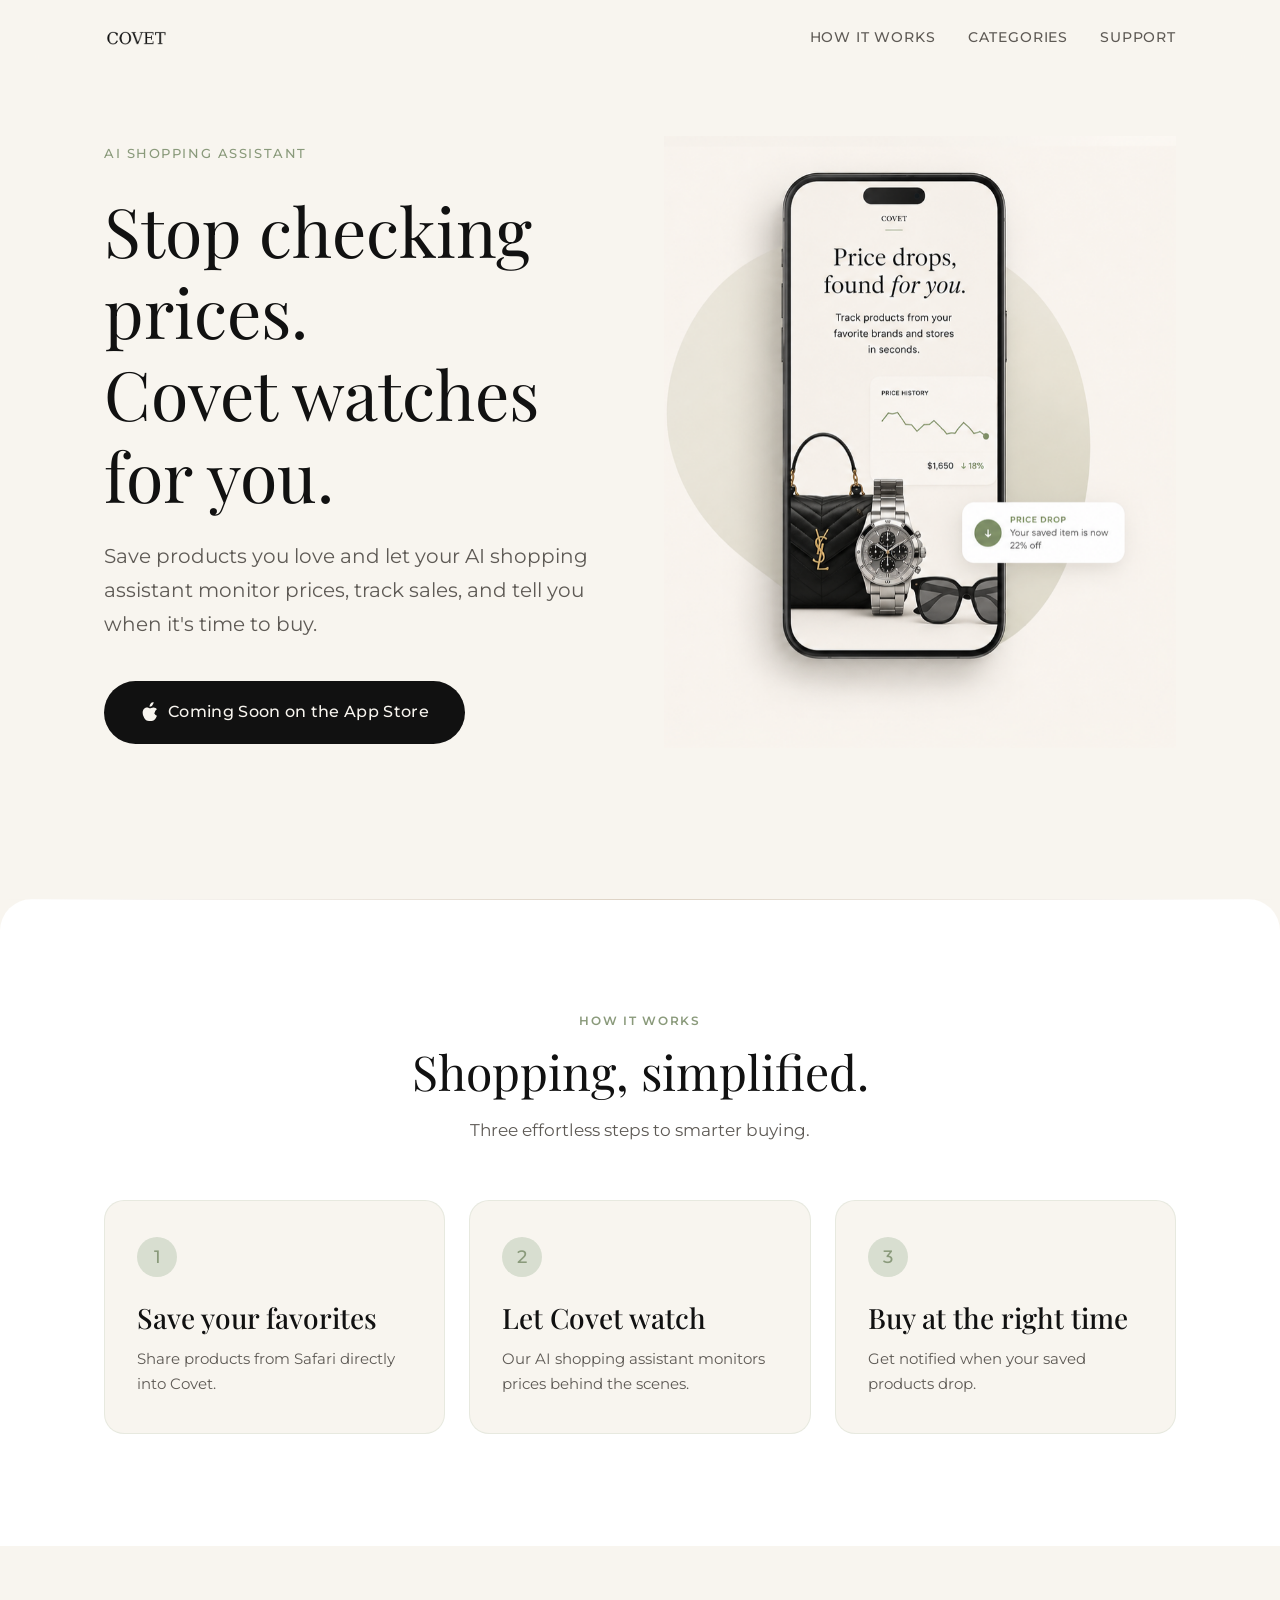
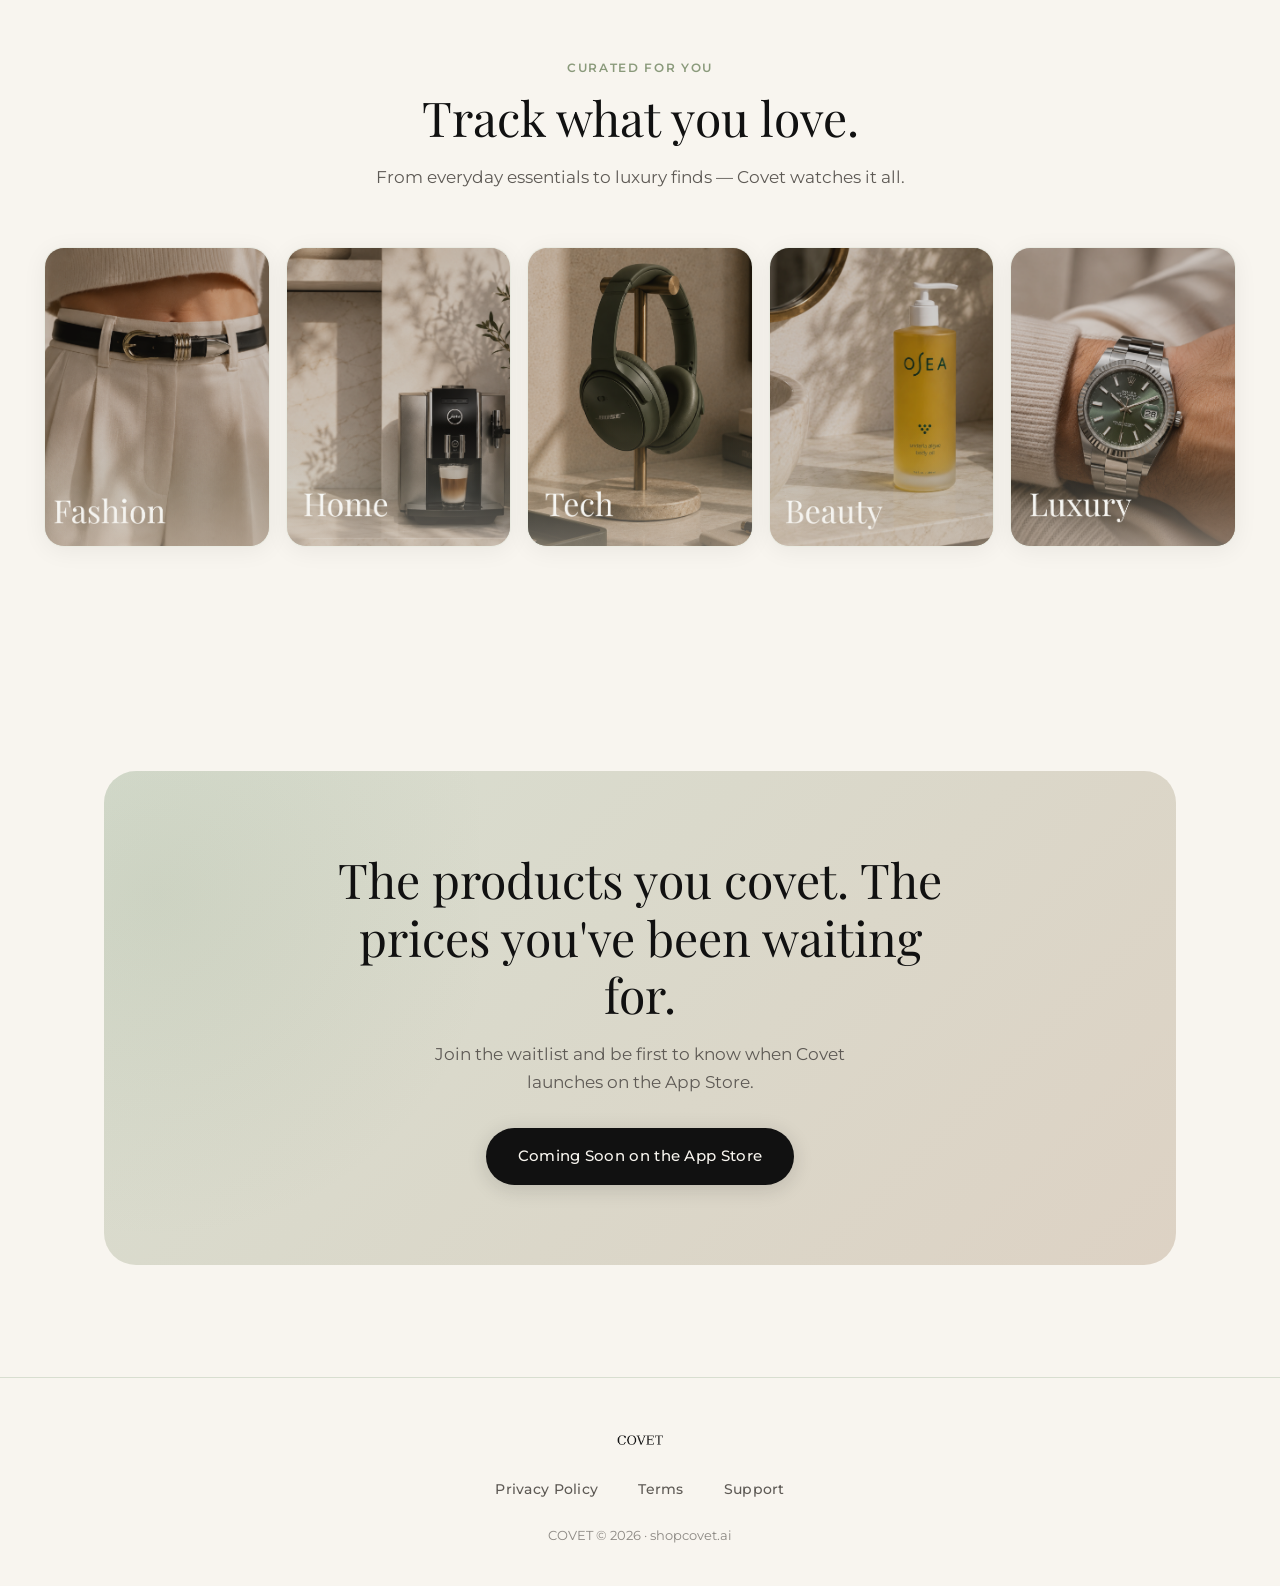
==== index.html @ a07a8d31 "Initial Covet website launch" ====
<!DOCTYPE html>
<html lang="en">
<head>
  <meta charset="UTF-8">
  <meta name="viewport" content="width=device-width, initial-scale=1.0">
  <meta name="description" content="Covet is an AI-powered shopping assistant that watches prices for you. Save products you love and buy at the perfect time.">
  <title>COVET — Your AI Shopping Assistant</title>
  <link rel="stylesheet" href="styles.css">
  <link rel="icon" href="data:image/svg+xml,<svg xmlns='http://www.w3.org/2000/svg' viewBox='0 0 100 100'><text y='.9em' font-size='90'>✦</text></svg>">
</head>
<body>

  <header class="site-header" id="header">
    <div class="container">
      <a href="index.html" class="logo"><img src="COVET LOGO/1.png" alt="Covet" class="logo-img"></a>
      <nav>
        <button class="nav-toggle" id="navToggle" aria-label="Toggle navigation" aria-expanded="false">
          <svg xmlns="http://www.w3.org/2000/svg" fill="none" viewBox="0 0 24 24" stroke="currentColor" stroke-width="1.5">
            <path stroke-linecap="round" stroke-linejoin="round" d="M3.75 6.75h16.5M3.75 12h16.5M3.75 17.25h16.5"/>
          </svg>
        </button>
        <div class="nav-links" id="navLinks">
          <a href="#how-it-works">How It Works</a>
          <a href="#categories">Categories</a>
          <a href="support.html">Support</a>
        </div>
      </nav>
    </div>
  </header>

  <main>
    <!-- Hero -->
    <section class="hero">
      <div class="container">
        <div class="hero-content">
          <span class="hero-eyebrow animate">AI SHOPPING ASSISTANT</span>
          <h1 class="animate animate-delay-1">Stop checking prices.<br>Covet watches for you.</h1>
          <p class="hero-sub animate animate-delay-2">Save products you love and let your AI shopping assistant monitor prices, track sales, and tell you when it's time to buy.</p>
          <a href="#" class="btn btn-apple animate animate-delay-3" aria-label="Coming Soon on the App Store">
            <svg xmlns="http://www.w3.org/2000/svg" viewBox="0 0 384 512"><path d="M318.7 268.7c-.2-36.7 16.4-64.4 50-84.8-18.8-26.9-47.2-41.7-84.7-44.6-35.5-2.8-74.3 20.7-88.5 20.7-15 0-49.4-19.7-76.4-19.7C63.3 141.2 4 184.8 4 273.5q0 39.3 14.4 81.2c12.8 36.7 59 126.7 107.2 125.2 25-3.9 43.7 7.4 68.8 7.4 24.3 0 44.1-7.4 68.8-7.4 48.1 1.5 94.3-88.5 107-125.2-39.7-18.7-62.5-47.2-71.3-78.6zM256.8 79.5c29.1-35.1 25.7-66.8 25-78.5-24.8 1.4-53.6 16.5-70.9 35.6-18.9 20.8-33.5 54.3-29.3 86.2 31.1 2.4 62.9-19.4 75.2-43.3z"/></svg>
            Coming Soon on the App Store
          </a>
        </div>

        <div class="hero-visual">
          <img
            src="Hero Image Mock up/Hero Visual.png"
            alt="Covet app on iPhone showing price drops, price history, and saved luxury products"
            class="hero-mockup-image animate animate-delay-1"
            width="798"
            height="953"
            loading="eager"
          >
        </div>
      </div>
    </section>

    <!-- How It Works -->
    <section class="how-it-works" id="how-it-works">
      <div class="container">
        <div class="section-header">
          <span class="section-label">How It Works</span>
          <h2>Shopping, simplified.</h2>
          <p>Three effortless steps to smarter buying.</p>
        </div>

        <div class="steps-grid">
          <article class="step-card">
            <div class="step-number">1</div>
            <h3>Save your favorites</h3>
            <p>Share products from Safari directly into Covet.</p>
          </article>
          <article class="step-card">
            <div class="step-number">2</div>
            <h3>Let Covet watch</h3>
            <p>Our AI shopping assistant monitors prices behind the scenes.</p>
          </article>
          <article class="step-card">
            <div class="step-number">3</div>
            <h3>Buy at the right time</h3>
            <p>Get notified when your saved products drop.</p>
          </article>
        </div>
      </div>
    </section>

    <!-- Featured Categories -->
    <section id="categories">
      <div class="container">
        <div class="section-header">
          <span class="section-label">Curated For You</span>
          <h2>Track what you love.</h2>
          <p>From everyday essentials to luxury finds — Covet watches it all.</p>
        </div>

        <div class="categories-scroll">
          <div class="categories-grid">
          <article class="category-card">
            <div class="category-card-media">
              <img src="Products curated for you/Fashion.png" alt="Fashion" loading="lazy">
              <div class="category-card-shade" aria-hidden="true"></div>
            </div>
          </article>
          <article class="category-card">
            <div class="category-card-media">
              <img src="Products curated for you/Home.png" alt="Home" loading="lazy">
              <div class="category-card-shade" aria-hidden="true"></div>
            </div>
          </article>
          <article class="category-card">
            <div class="category-card-media">
              <img src="Products curated for you/Tech.png" alt="Tech" loading="lazy">
              <div class="category-card-shade" aria-hidden="true"></div>
            </div>
          </article>
          <article class="category-card">
            <div class="category-card-media">
              <img src="Products curated for you/Beauty.png" alt="Beauty" loading="lazy">
              <div class="category-card-shade" aria-hidden="true"></div>
            </div>
          </article>
          <article class="category-card">
            <div class="category-card-media">
              <img src="Products curated for you/Luxury.png" alt="Luxury" loading="lazy">
              <div class="category-card-shade" aria-hidden="true"></div>
            </div>
          </article>
          </div>
        </div>
      </div>
    </section>

    <!-- Final CTA -->
    <section class="final-cta">
      <div class="container">
        <div class="final-cta-inner">
          <h2>The products you covet. The prices you've been waiting for.</h2>
          <p>Join the waitlist and be first to know when Covet launches on the App Store.</p>
          <a href="#" class="btn btn-primary" aria-label="Coming Soon on the App Store">
            Coming Soon on the App Store
          </a>
        </div>
      </div>
    </section>
  </main>

  <footer class="site-footer">
    <div class="container">
      <div class="footer-inner">
        <a href="index.html" class="footer-brand"><img src="COVET LOGO/1.png" alt="Covet" class="logo-img logo-img--footer"></a>
        <nav class="footer-links">
          <a href="privacy.html">Privacy Policy</a>
          <a href="terms.html">Terms</a>
          <a href="support.html">Support</a>
        </nav>
        <p class="footer-copy">COVET &copy; 2026 &middot; shopcovet.ai</p>
      </div>
    </div>
  </footer>

  <script>
    const header = document.getElementById('header');
    const navToggle = document.getElementById('navToggle');
    const navLinks = document.getElementById('navLinks');

    window.addEventListener('scroll', () => {
      header.classList.toggle('scrolled', window.scrollY > 20);
    });

    navToggle.addEventListener('click', () => {
      const isOpen = navLinks.classList.toggle('open');
      navToggle.setAttribute('aria-expanded', isOpen);
    });

    navLinks.querySelectorAll('a').forEach(link => {
      link.addEventListener('click', () => {
        navLinks.classList.remove('open');
        navToggle.setAttribute('aria-expanded', 'false');
      });
    });
  </script>

</body>
</html>
---- styles.css ----
/* ============================================
   Covet — Luxury Editorial Marketing Site
   ============================================ */

@import url('https://fonts.googleapis.com/css2?family=Montserrat:wght@400;500;600&family=Playfair+Display:wght@400;500;600&display=swap');

/* --- Custom Properties --- */
:root {
  --bg-ivory: #F8F5EF;
  --text-primary: #111111;
  --text-secondary: #5E5A55;
  --sage: #8A9A7B;
  --sage-soft: #D8DED0;
  --beige-warm: #DDD2C4;
  --white: #FFFFFF;

  --font-display: 'Playfair Display', Georgia, 'Times New Roman', serif;
  --font-body: 'Montserrat', -apple-system, BlinkMacSystemFont, 'Segoe UI', sans-serif;

  --radius-sm: 12px;
  --radius-md: 20px;
  --radius-lg: 32px;
  --radius-full: 9999px;

  --shadow-soft: 0 4px 24px rgba(17, 17, 17, 0.06);
  --shadow-card: 0 8px 40px rgba(17, 17, 17, 0.08);

  --transition: 0.4s cubic-bezier(0.25, 0.46, 0.45, 0.94);
  --max-width: 1120px;
}

/* --- Reset & Base --- */
*,
*::before,
*::after {
  box-sizing: border-box;
  margin: 0;
  padding: 0;
}

html {
  scroll-behavior: smooth;
  -webkit-font-smoothing: antialiased;
  -moz-osx-font-smoothing: grayscale;
}

body {
  font-family: var(--font-body);
  font-weight: 400;
  font-size: 1rem;
  line-height: 1.65;
  color: var(--text-primary);
  background-color: var(--bg-ivory);
  overflow-x: hidden;
}

img {
  max-width: 100%;
  display: block;
}

a {
  color: inherit;
  text-decoration: none;
  transition: color var(--transition), opacity var(--transition);
}

a:hover {
  color: var(--sage);
}

ul, ol {
  list-style: none;
}

/* --- Typography --- */
h1, h2, h3, h4 {
  font-family: var(--font-display);
  font-weight: 400;
  line-height: 1.2;
  letter-spacing: 0;
}

h1 {
  font-size: clamp(2.5rem, 6vw, 4.25rem);
}

h2 {
  font-size: clamp(2rem, 4.5vw, 3rem);
}

h3 {
  font-size: clamp(1.35rem, 2.5vw, 1.75rem);
  font-weight: 500;
}

p {
  color: var(--text-secondary);
}

.text-primary {
  color: var(--text-primary);
}

/* --- Layout --- */
.container {
  width: 100%;
  max-width: var(--max-width);
  margin: 0 auto;
  padding: 0 1.5rem;
}

section {
  padding: clamp(4rem, 10vw, 7rem) 0;
}

/* --- Animations --- */
@keyframes fadeUp {
  from {
    opacity: 0;
    transform: translateY(28px);
  }
  to {
    opacity: 1;
    transform: translateY(0);
  }
}

@keyframes fadeIn {
  from { opacity: 0; }
  to { opacity: 1; }
}

@keyframes shimmer {
  0%, 100% { opacity: 0.4; }
  50% { opacity: 0.7; }
}

.animate {
  animation: fadeUp 0.9s cubic-bezier(0.25, 0.46, 0.45, 0.94) forwards;
  opacity: 0;
}

.animate-delay-1 { animation-delay: 0.1s; }
.animate-delay-2 { animation-delay: 0.2s; }
.animate-delay-3 { animation-delay: 0.35s; }
.animate-delay-4 { animation-delay: 0.5s; }
.animate-delay-5 { animation-delay: 0.65s; }

/* --- Header --- */
.site-header {
  position: fixed;
  top: 0;
  left: 0;
  right: 0;
  z-index: 100;
  padding: 1.25rem 0;
  background: rgba(248, 245, 239, 0.85);
  backdrop-filter: blur(16px);
  -webkit-backdrop-filter: blur(16px);
  border-bottom: 1px solid transparent;
  transition: border-color var(--transition), box-shadow var(--transition);
}

.site-header.scrolled {
  border-bottom-color: rgba(216, 222, 208, 0.6);
  box-shadow: var(--shadow-soft);
}

.site-header .container {
  display: flex;
  align-items: center;
  justify-content: space-between;
}

.logo {
  display: inline-flex;
  align-items: center;
  line-height: 0;
  flex-shrink: 0;
}

.logo:hover {
  opacity: 0.75;
}

.logo-img {
  height: 36px;
  width: auto;
  max-width: 100%;
  display: block;
  object-fit: contain;
}

.logo-img--footer {
  height: 28px;
}

.nav-links {
  display: flex;
  align-items: center;
  gap: 2rem;
}

.nav-links a {
  font-family: var(--font-body);
  font-size: 0.875rem;
  font-weight: 500;
  letter-spacing: 0.06em;
  text-transform: uppercase;
  color: var(--text-secondary);
}

.nav-links a:hover {
  color: var(--text-primary);
}

.nav-toggle {
  display: none;
  background: none;
  border: none;
  cursor: pointer;
  padding: 0.5rem;
  color: var(--text-primary);
}

.nav-toggle svg {
  width: 24px;
  height: 24px;
}

/* --- Buttons --- */
.btn {
  display: inline-flex;
  align-items: center;
  justify-content: center;
  gap: 0.5rem;
  padding: 1rem 2rem;
  font-family: var(--font-body);
  font-size: 0.9375rem;
  font-weight: 500;
  letter-spacing: 0.02em;
  border: none;
  border-radius: var(--radius-full);
  cursor: pointer;
  transition: transform var(--transition), box-shadow var(--transition), background var(--transition);
}

.btn-primary {
  background: var(--text-primary);
  color: var(--bg-ivory);
  box-shadow: 0 4px 20px rgba(17, 17, 17, 0.15);
}

.btn-primary:hover {
  transform: translateY(-2px);
  box-shadow: 0 8px 32px rgba(17, 17, 17, 0.2);
  color: var(--bg-ivory);
}

.btn-secondary {
  background: var(--sage-soft);
  color: var(--text-primary);
}

.btn-secondary:hover {
  background: var(--beige-warm);
  color: var(--text-primary);
  transform: translateY(-2px);
}

.btn-apple {
  background: var(--text-primary);
  color: var(--bg-ivory);
  padding: 1.125rem 2.25rem;
  font-size: 1rem;
}

.btn-apple svg {
  width: 20px;
  height: 20px;
  fill: currentColor;
}

/* --- Hero --- */
.hero {
  min-height: 100vh;
  display: flex;
  align-items: center;
  padding-top: 6rem;
  position: relative;
  overflow: hidden;
}

.hero::before {
  display: none;
}

.hero::after {
  content: '';
  position: absolute;
  bottom: 0;
  left: 0;
  right: 0;
  height: 1px;
  background: linear-gradient(90deg, transparent, var(--beige-warm), transparent);
}

.hero .container {
  display: grid;
  grid-template-columns: 1fr 1fr;
  align-items: center;
  gap: 3rem;
}

.hero-content {
  position: relative;
  z-index: 1;
  max-width: 560px;
}

.hero-eyebrow {
  display: inline-block;
  font-family: var(--font-body);
  font-size: 0.8125rem;
  font-weight: 500;
  letter-spacing: 0.12em;
  text-transform: uppercase;
  color: var(--sage);
  margin-bottom: 1.5rem;
}

.hero h1 {
  margin-bottom: 1.5rem;
}

.hero-sub {
  font-size: clamp(1.05rem, 2vw, 1.25rem);
  line-height: 1.7;
  max-width: 540px;
  margin-bottom: 2.5rem;
}

/* --- Hero Visual (Reference Mockup) --- */
.hero-visual {
  position: relative;
  z-index: 1;
  display: flex;
  justify-content: center;
  align-items: center;
  width: 100%;
  max-width: 620px;
  margin-left: auto;
}

.hero-mockup-image {
  width: 100%;
  max-width: 600px;
  height: auto;
  display: block;
  object-fit: contain;
}

/* --- Section Headers --- */
.section-header {
  text-align: center;
  max-width: 560px;
  margin: 0 auto 3.5rem;
}

.section-header h2 {
  margin-bottom: 1rem;
}

.section-header p {
  font-size: 1.0625rem;
}

.section-label {
  display: block;
  font-family: var(--font-body);
  font-size: 0.75rem;
  font-weight: 600;
  letter-spacing: 0.14em;
  text-transform: uppercase;
  color: var(--sage);
  margin-bottom: 0.75rem;
}

/* --- How It Works --- */
.how-it-works {
  background: var(--white);
  border-radius: var(--radius-lg) var(--radius-lg) 0 0;
  margin-top: -1px;
}

.steps-grid {
  display: grid;
  grid-template-columns: repeat(3, 1fr);
  gap: 1.5rem;
}

.step-card {
  background: var(--bg-ivory);
  border-radius: var(--radius-md);
  padding: 2.25rem 2rem;
  transition: transform var(--transition), box-shadow var(--transition);
  border: 1px solid rgba(216, 222, 208, 0.5);
}

.step-card:hover {
  transform: translateY(-6px);
  box-shadow: var(--shadow-card);
}

.step-number {
  display: flex;
  align-items: center;
  justify-content: center;
  width: 2.5rem;
  height: 2.5rem;
  background: var(--sage-soft);
  color: var(--sage);
  font-family: var(--font-body);
  font-size: 1.125rem;
  font-weight: 500;
  border-radius: var(--radius-full);
  margin-bottom: 1.5rem;
}

.step-card h3 {
  font-family: var(--font-display);
  font-weight: 500;
  margin-bottom: 0.75rem;
  color: var(--text-primary);
}

.step-card p {
  font-size: 0.9375rem;
  line-height: 1.65;
}

/* --- Curated Category Cards --- */
#categories .container {
  max-width: 1240px;
}

.categories-grid {
  display: grid;
  grid-template-columns: repeat(5, 1fr);
  gap: 1rem;
}

.category-card {
  border-radius: var(--radius-md);
  overflow: hidden;
  background: var(--bg-ivory);
  box-shadow: var(--shadow-soft);
  border: 1px solid rgba(216, 222, 208, 0.45);
  transition: transform var(--transition), box-shadow var(--transition);
}

.category-card:hover {
  transform: translateY(-4px);
  box-shadow: var(--shadow-card);
}

.category-card-media {
  position: relative;
  aspect-ratio: 3 / 4;
  overflow: hidden;
  background: var(--bg-ivory);
}

.category-card-media img {
  width: 100%;
  height: 100%;
  object-fit: cover;
  object-position: center center;
  display: block;
}

.category-card-shade {
  position: absolute;
  inset: 0;
  background: linear-gradient(
    to top,
    rgba(221, 210, 196, 0.45) 0%,
    rgba(216, 222, 208, 0.18) 18%,
    transparent 42%
  );
  pointer-events: none;
}

/* --- Final CTA --- */
.final-cta {
  text-align: center;
  position: relative;
}

.final-cta-inner {
  background: linear-gradient(135deg, var(--sage-soft) 0%, var(--beige-warm) 100%);
  border-radius: var(--radius-lg);
  padding: clamp(3rem, 8vw, 5rem) 2rem;
  position: relative;
  overflow: hidden;
}

.final-cta-inner::before {
  content: '';
  position: absolute;
  top: -50%;
  left: -25%;
  width: 60%;
  height: 150%;
  background: radial-gradient(circle, rgba(138, 154, 123, 0.15) 0%, transparent 70%);
  pointer-events: none;
}

.final-cta h2 {
  max-width: 640px;
  margin: 0 auto 1rem;
  position: relative;
}

.final-cta p {
  font-size: 1.0625rem;
  max-width: 480px;
  margin: 0 auto 2rem;
  position: relative;
}

.final-cta .btn {
  position: relative;
}

/* --- Footer --- */
.site-footer {
  padding: 3rem 0 2.5rem;
  border-top: 1px solid var(--sage-soft);
}

.footer-inner {
  display: flex;
  flex-direction: column;
  align-items: center;
  gap: 1.5rem;
  text-align: center;
}

.footer-brand {
  display: inline-flex;
  align-items: center;
  line-height: 0;
}

.footer-brand:hover {
  opacity: 0.75;
}

.footer-links {
  display: flex;
  flex-wrap: wrap;
  justify-content: center;
  gap: 1.5rem 2.5rem;
}

.footer-links a {
  font-family: var(--font-body);
  font-size: 0.875rem;
  font-weight: 500;
  color: var(--text-secondary);
  letter-spacing: 0.02em;
}

.footer-copy {
  font-size: 0.8125rem;
  color: var(--text-secondary);
  opacity: 0.7;
}

/* --- Legal / Support Pages --- */
.page-hero {
  padding-top: 8rem;
  padding-bottom: 3rem;
  text-align: center;
  border-bottom: 1px solid var(--sage-soft);
}

.page-hero h1 {
  margin-bottom: 0.75rem;
}

.page-hero p {
  font-size: 1.0625rem;
}

.legal-content,
.support-content {
  max-width: 720px;
  margin: 0 auto;
  padding: 3rem 1.5rem 5rem;
}

.legal-content h2,
.support-content h2 {
  font-family: var(--font-display);
  font-size: 1.5rem;
  font-weight: 400;
  margin-top: 2.5rem;
  margin-bottom: 1rem;
  color: var(--text-primary);
}

.legal-content h2:first-child {
  margin-top: 0;
}

.legal-content p,
.legal-content li,
.support-content p {
  margin-bottom: 1rem;
  font-size: 0.9375rem;
  line-height: 1.75;
}

.legal-content ul,
.legal-content ol {
  margin-bottom: 1rem;
  padding-left: 1.25rem;
}

.legal-content ul {
  list-style: disc;
}

.legal-content ol {
  list-style: decimal;
}

.legal-content li {
  color: var(--text-secondary);
  margin-bottom: 0.5rem;
}

.legal-content a {
  color: var(--sage);
  text-decoration: underline;
  text-underline-offset: 3px;
}

.legal-content h3 {
  font-family: var(--font-body);
  font-size: 1.0625rem;
  font-weight: 600;
  margin-top: 1.5rem;
  margin-bottom: 0.75rem;
  color: var(--text-primary);
}

.legal-highlight {
  background: var(--white);
  border-left: 3px solid var(--sage);
  padding: 1.25rem 1.5rem;
  border-radius: 0 var(--radius-sm) var(--radius-sm) 0;
  margin: 1.5rem 0;
}

.legal-highlight p {
  margin-bottom: 0;
  color: var(--text-primary);
}

.support-card {
  background: var(--white);
  border-radius: var(--radius-md);
  padding: 3rem 2.5rem;
  text-align: center;
  box-shadow: var(--shadow-soft);
  border: 1px solid rgba(216, 222, 208, 0.5);
}

.support-card h2 {
  margin-top: 0;
  margin-bottom: 1rem;
}

.support-email {
  display: inline-flex;
  align-items: center;
  gap: 0.5rem;
  font-family: var(--font-body);
  font-size: 1.125rem;
  font-weight: 500;
  color: var(--text-primary);
  padding: 0.75rem 1.5rem;
  background: var(--sage-soft);
  border-radius: var(--radius-full);
  margin-top: 0.5rem;
  transition: background var(--transition), transform var(--transition);
}

.support-email:hover {
  background: var(--beige-warm);
  color: var(--text-primary);
  transform: translateY(-2px);
}

.support-note {
  margin-top: 2rem;
  font-size: 0.875rem;
}

.legal-updated {
  font-size: 0.8125rem;
  color: var(--text-secondary);
  opacity: 0.7;
  margin-bottom: 2rem;
}

/* --- Responsive --- */
@media (max-width: 1024px) {
  .hero .container {
    grid-template-columns: 1fr;
    gap: 2.5rem;
  }

  .hero-content {
    max-width: 100%;
  }

  .hero-visual {
    margin: 0 auto;
    max-width: 500px;
  }

  .hero-mockup-image {
    max-width: 480px;
  }

  .categories-grid {
    grid-template-columns: repeat(3, 1fr);
    gap: 1rem;
  }
}

@media (max-width: 960px) and (min-width: 769px) {
  .categories-grid {
    grid-template-columns: repeat(2, 1fr);
  }
}

@media (max-width: 768px) {
  .nav-links {
    display: none;
    position: absolute;
    top: 100%;
    left: 0;
    right: 0;
    flex-direction: column;
    background: rgba(248, 245, 239, 0.98);
    backdrop-filter: blur(16px);
    padding: 1.5rem;
    gap: 1.25rem;
    border-bottom: 1px solid var(--sage-soft);
    box-shadow: var(--shadow-soft);
  }

  .nav-links.open {
    display: flex;
  }

  .nav-toggle {
    display: block;
  }

  .hero {
    min-height: auto;
    padding-top: 7rem;
    padding-bottom: 4rem;
  }

  .hero-visual {
    max-width: 380px;
    margin: 0 auto;
  }

  .hero-mockup-image {
    max-width: 360px;
  }

  .steps-grid {
    grid-template-columns: 1fr;
    gap: 1rem;
  }

  #categories .container {
    padding-right: 0;
  }

  .categories-scroll {
    overflow-x: auto;
    -webkit-overflow-scrolling: touch;
    scroll-snap-type: x mandatory;
    scrollbar-width: none;
    padding: 0 1.5rem 0.5rem;
    margin: 0 -0.5rem;
  }

  .categories-scroll::-webkit-scrollbar {
    display: none;
  }

  .categories-grid {
    display: flex;
    gap: 0.875rem;
    width: max-content;
    padding-right: 1.5rem;
  }

  .category-card {
    flex: 0 0 68vw;
    max-width: 260px;
    scroll-snap-align: start;
  }

  .footer-inner {
    gap: 1.25rem;
  }

  .footer-links {
    flex-direction: column;
    gap: 1rem;
  }
}

@media (max-width: 480px) {
  .btn {
    width: 100%;
  }

  .hero-sub {
    margin-bottom: 2rem;
  }

  .hero-mockup-image {
    max-width: 300px;
  }

  .final-cta-inner {
    padding: 2.5rem 1.5rem;
  }

  .support-card {
    padding: 2rem 1.5rem;
  }
}

@media (prefers-reduced-motion: reduce) {
  *,
  *::before,
  *::after {
    animation-duration: 0.01ms !important;
    animation-iteration-count: 1 !important;
    transition-duration: 0.01ms !important;
  }

  html {
    scroll-behavior: auto;
  }
}
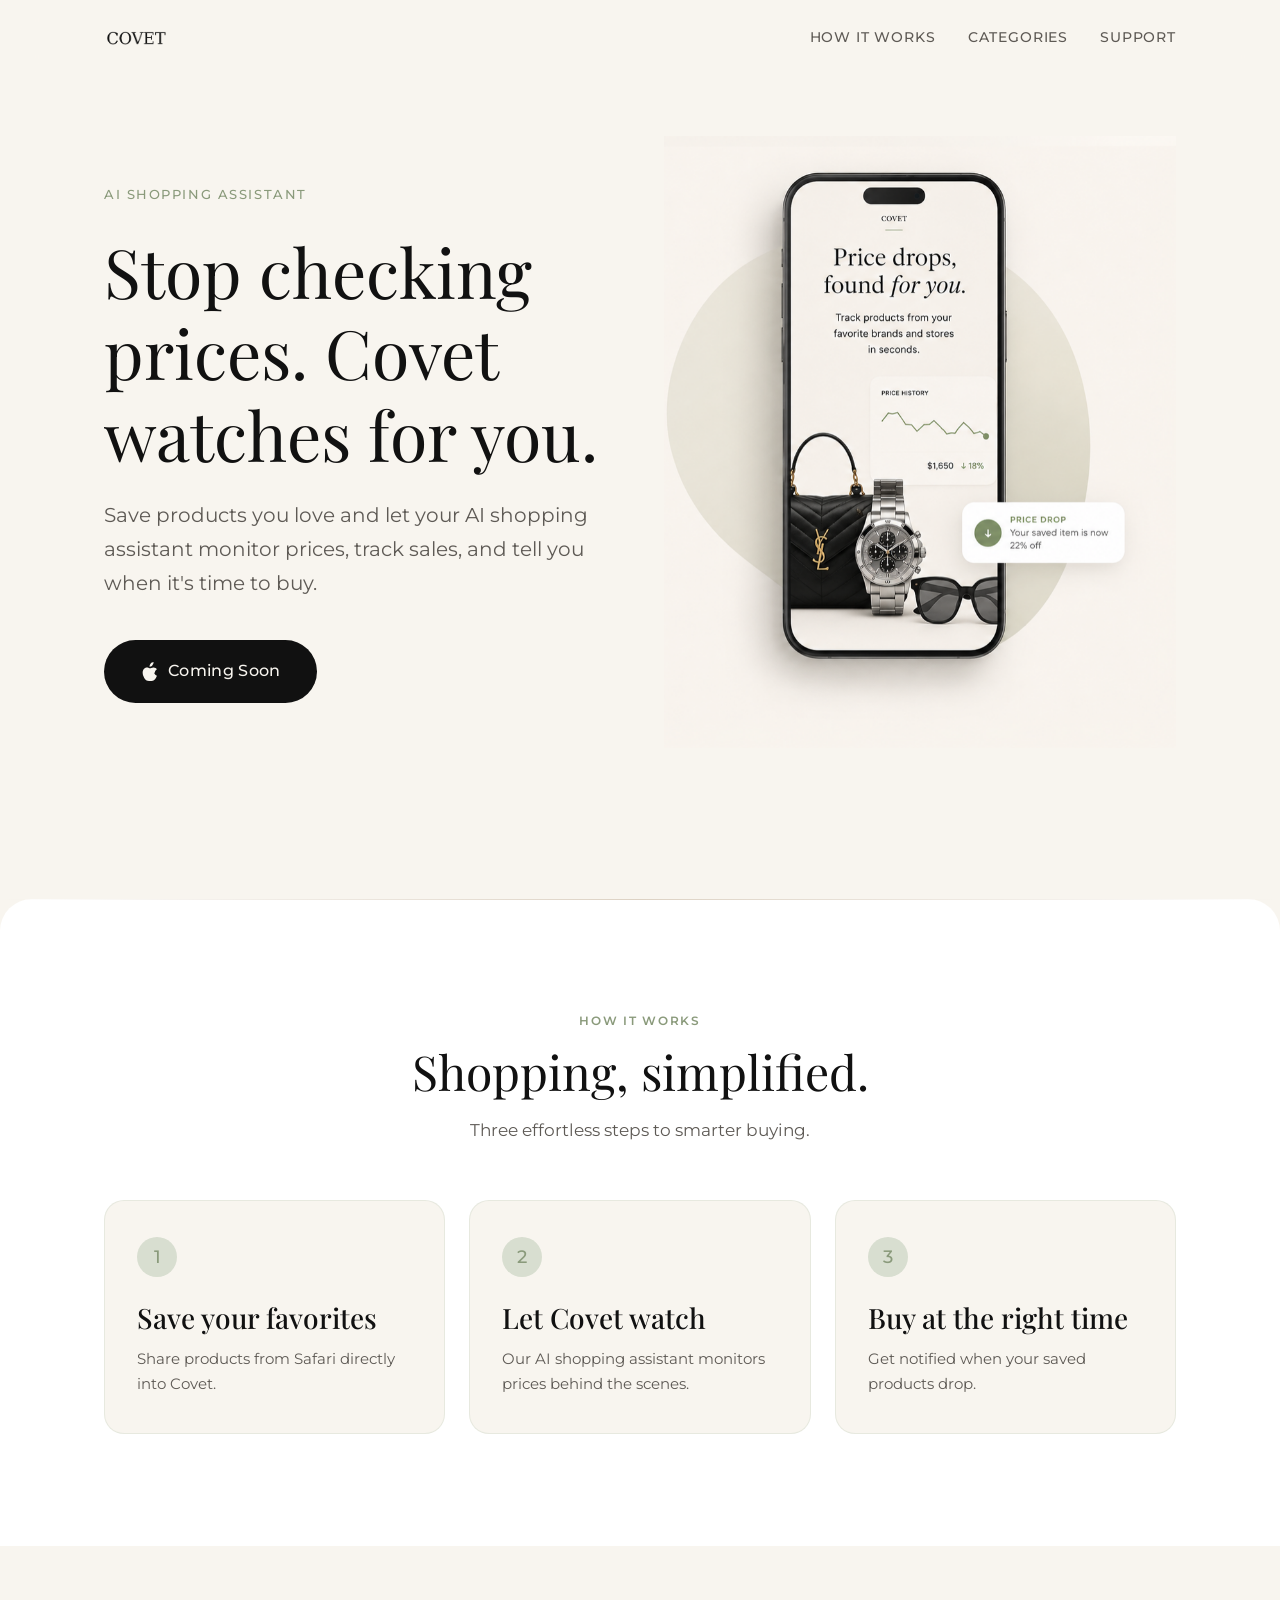
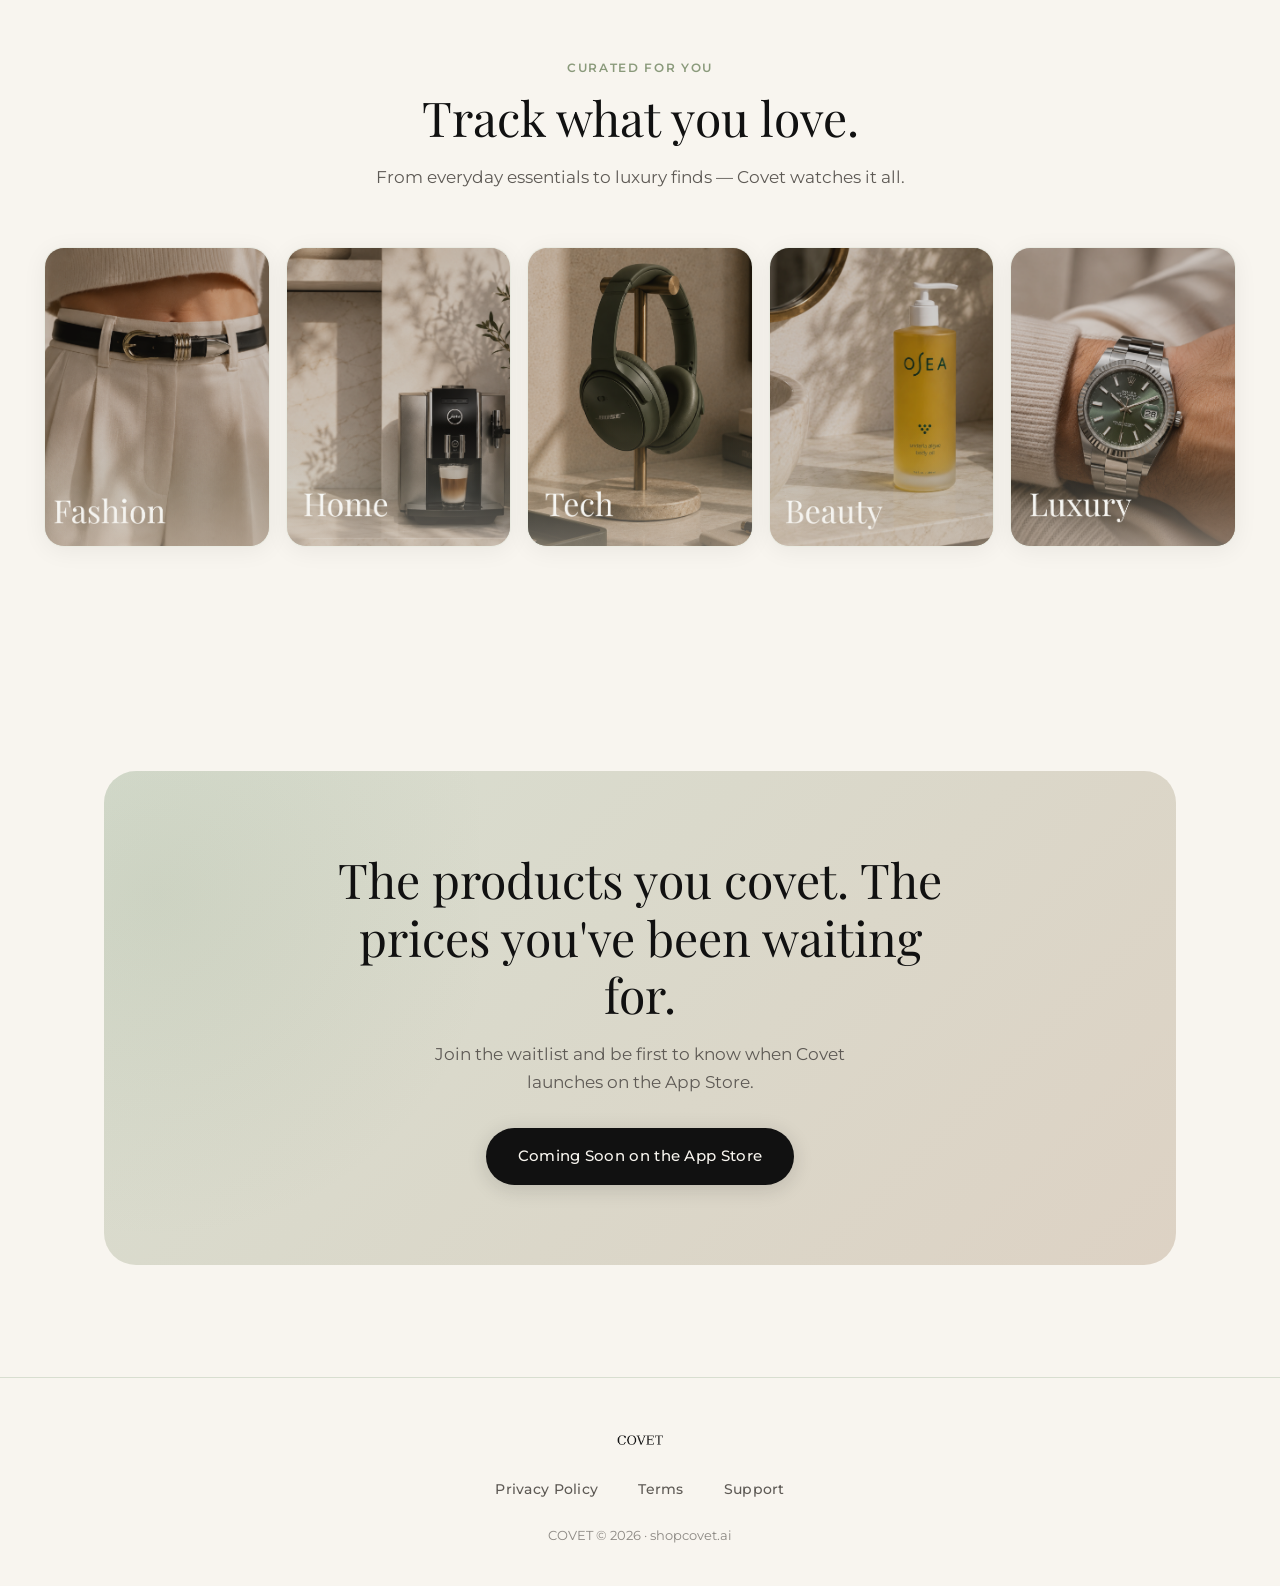
==== commit 16cf7e8f: "Refine mobile hero and CTA" ====
--- a/index.html
+++ b/index.html
@@ -34,11 +34,11 @@
       <div class="container">
         <div class="hero-content">
           <span class="hero-eyebrow animate">AI SHOPPING ASSISTANT</span>
-          <h1 class="animate animate-delay-1">Stop checking prices.<br>Covet watches for you.</h1>
+          <h1 class="animate animate-delay-1">Stop checking prices. Covet watches for you.</h1>
           <p class="hero-sub animate animate-delay-2">Save products you love and let your AI shopping assistant monitor prices, track sales, and tell you when it's time to buy.</p>
-          <a href="#" class="btn btn-apple animate animate-delay-3" aria-label="Coming Soon on the App Store">
-            <svg xmlns="http://www.w3.org/2000/svg" viewBox="0 0 384 512"><path d="M318.7 268.7c-.2-36.7 16.4-64.4 50-84.8-18.8-26.9-47.2-41.7-84.7-44.6-35.5-2.8-74.3 20.7-88.5 20.7-15 0-49.4-19.7-76.4-19.7C63.3 141.2 4 184.8 4 273.5q0 39.3 14.4 81.2c12.8 36.7 59 126.7 107.2 125.2 25-3.9 43.7 7.4 68.8 7.4 24.3 0 44.1-7.4 68.8-7.4 48.1 1.5 94.3-88.5 107-125.2-39.7-18.7-62.5-47.2-71.3-78.6zM256.8 79.5c29.1-35.1 25.7-66.8 25-78.5-24.8 1.4-53.6 16.5-70.9 35.6-18.9 20.8-33.5 54.3-29.3 86.2 31.1 2.4 62.9-19.4 75.2-43.3z"/></svg>
-            Coming Soon on the App Store
+          <a href="#" class="btn btn-apple animate animate-delay-3" aria-label="Coming Soon">
+            <svg xmlns="http://www.w3.org/2000/svg" viewBox="0 0 384 512" aria-hidden="true"><path d="M318.7 268.7c-.2-36.7 16.4-64.4 50-84.8-18.8-26.9-47.2-41.7-84.7-44.6-35.5-2.8-74.3 20.7-88.5 20.7-15 0-49.4-19.7-76.4-19.7C63.3 141.2 4 184.8 4 273.5q0 39.3 14.4 81.2c12.8 36.7 59 126.7 107.2 125.2 25-3.9 43.7 7.4 68.8 7.4 24.3 0 44.1-7.4 68.8-7.4 48.1 1.5 94.3-88.5 107-125.2-39.7-18.7-62.5-47.2-71.3-78.6zM256.8 79.5c29.1-35.1 25.7-66.8 25-78.5-24.8 1.4-53.6 16.5-70.9 35.6-18.9 20.8-33.5 54.3-29.3 86.2 31.1 2.4 62.9-19.4 75.2-43.3z"/></svg>
+            Coming Soon
           </a>
         </div>
 
--- a/styles.css
+++ b/styles.css
@@ -274,12 +274,14 @@
   color: var(--bg-ivory);
   padding: 1.125rem 2.25rem;
   font-size: 1rem;
+  white-space: nowrap;
 }
 
 .btn-apple svg {
   width: 20px;
   height: 20px;
   fill: currentColor;
+  flex-shrink: 0;
 }
 
 /* --- Hero --- */
@@ -332,6 +334,7 @@
 
 .hero h1 {
   margin-bottom: 1.5rem;
+  text-wrap: balance;
 }
 
 .hero-sub {
@@ -789,6 +792,21 @@
     max-width: 360px;
   }
 
+  .hero h1 {
+    font-size: clamp(2rem, 7.5vw, 2.75rem);
+    line-height: 1.28;
+  }
+
+  .btn-apple {
+    padding: 0.9375rem 1.625rem;
+    font-size: 0.875rem;
+  }
+
+  .btn-apple svg {
+    width: 18px;
+    height: 18px;
+  }
+
   .steps-grid {
     grid-template-columns: 1fr;
     gap: 1rem;
@@ -835,8 +853,15 @@
 }
 
 @media (max-width: 480px) {
-  .btn {
+  .btn-primary {
     width: 100%;
+  }
+
+  .btn-apple {
+    width: auto;
+    max-width: 100%;
+    padding: 0.875rem 1.375rem;
+    font-size: 0.8125rem;
   }
 
   .hero-sub {
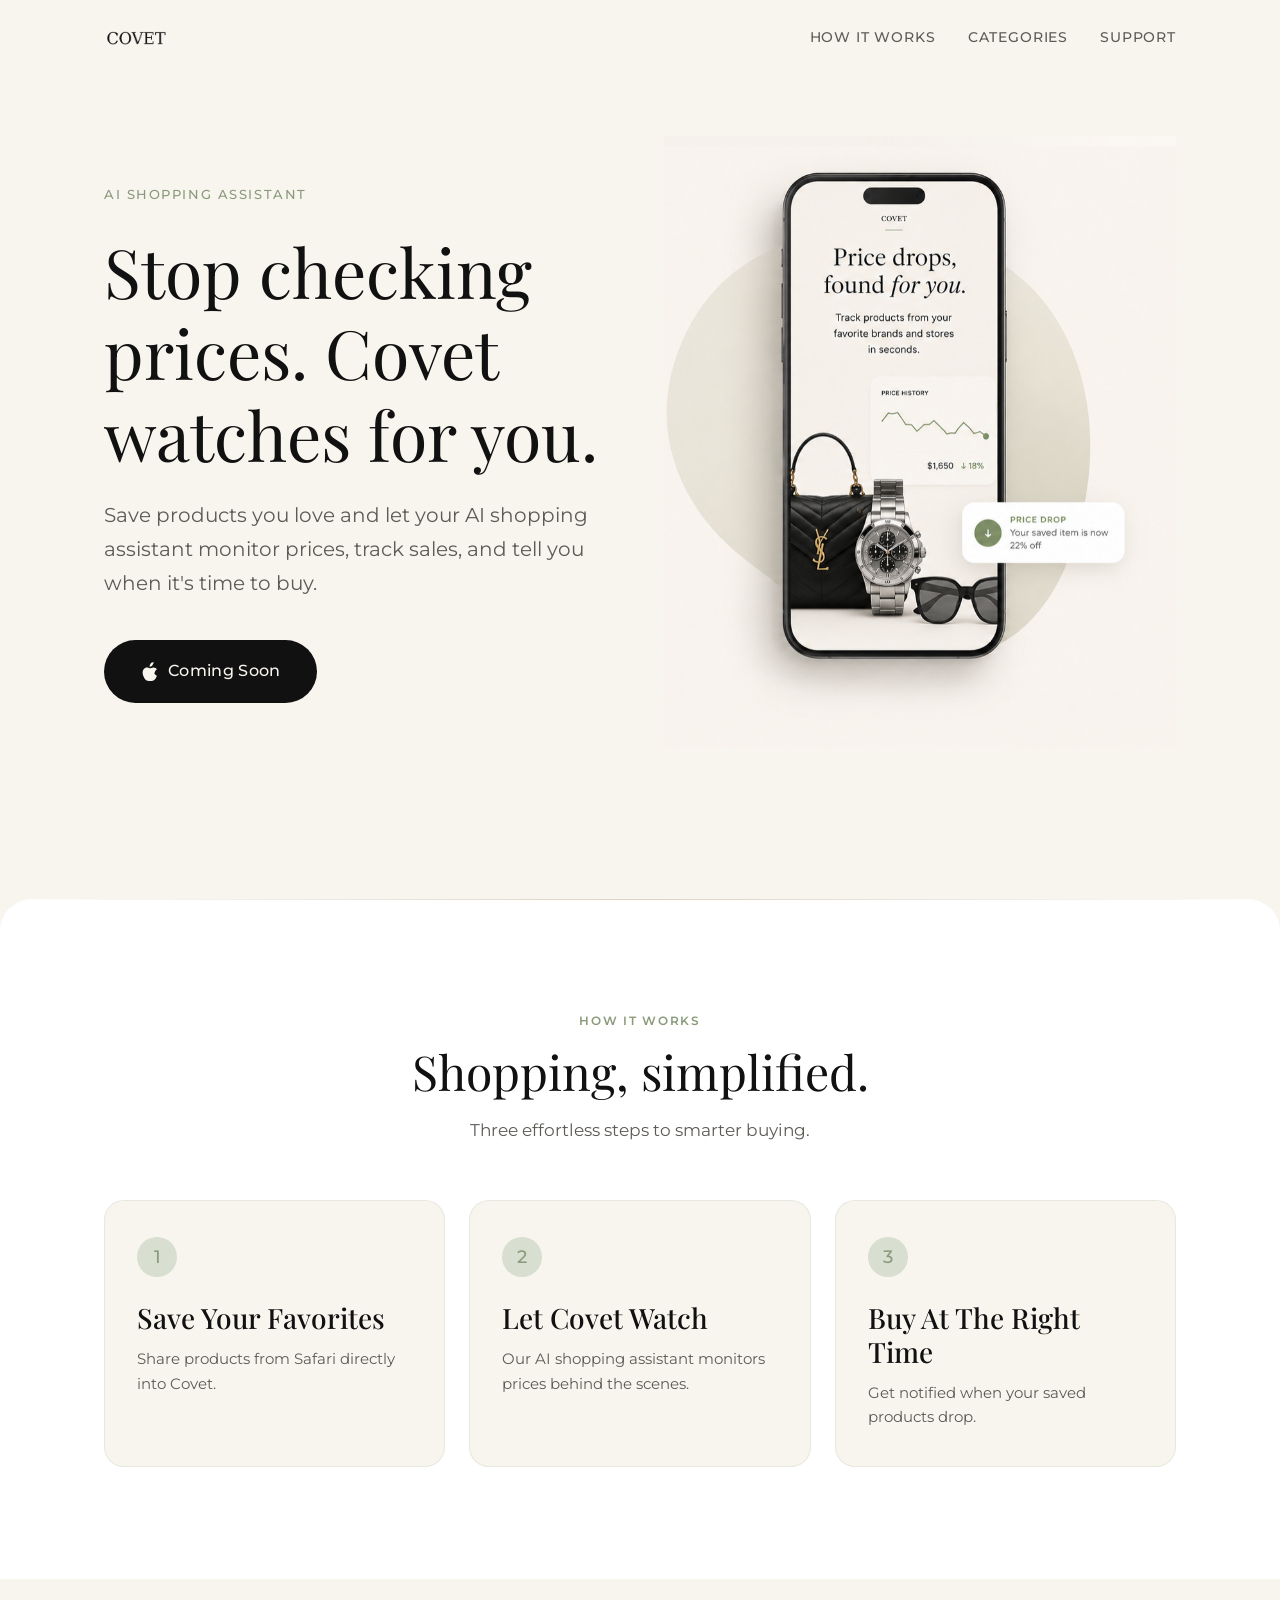
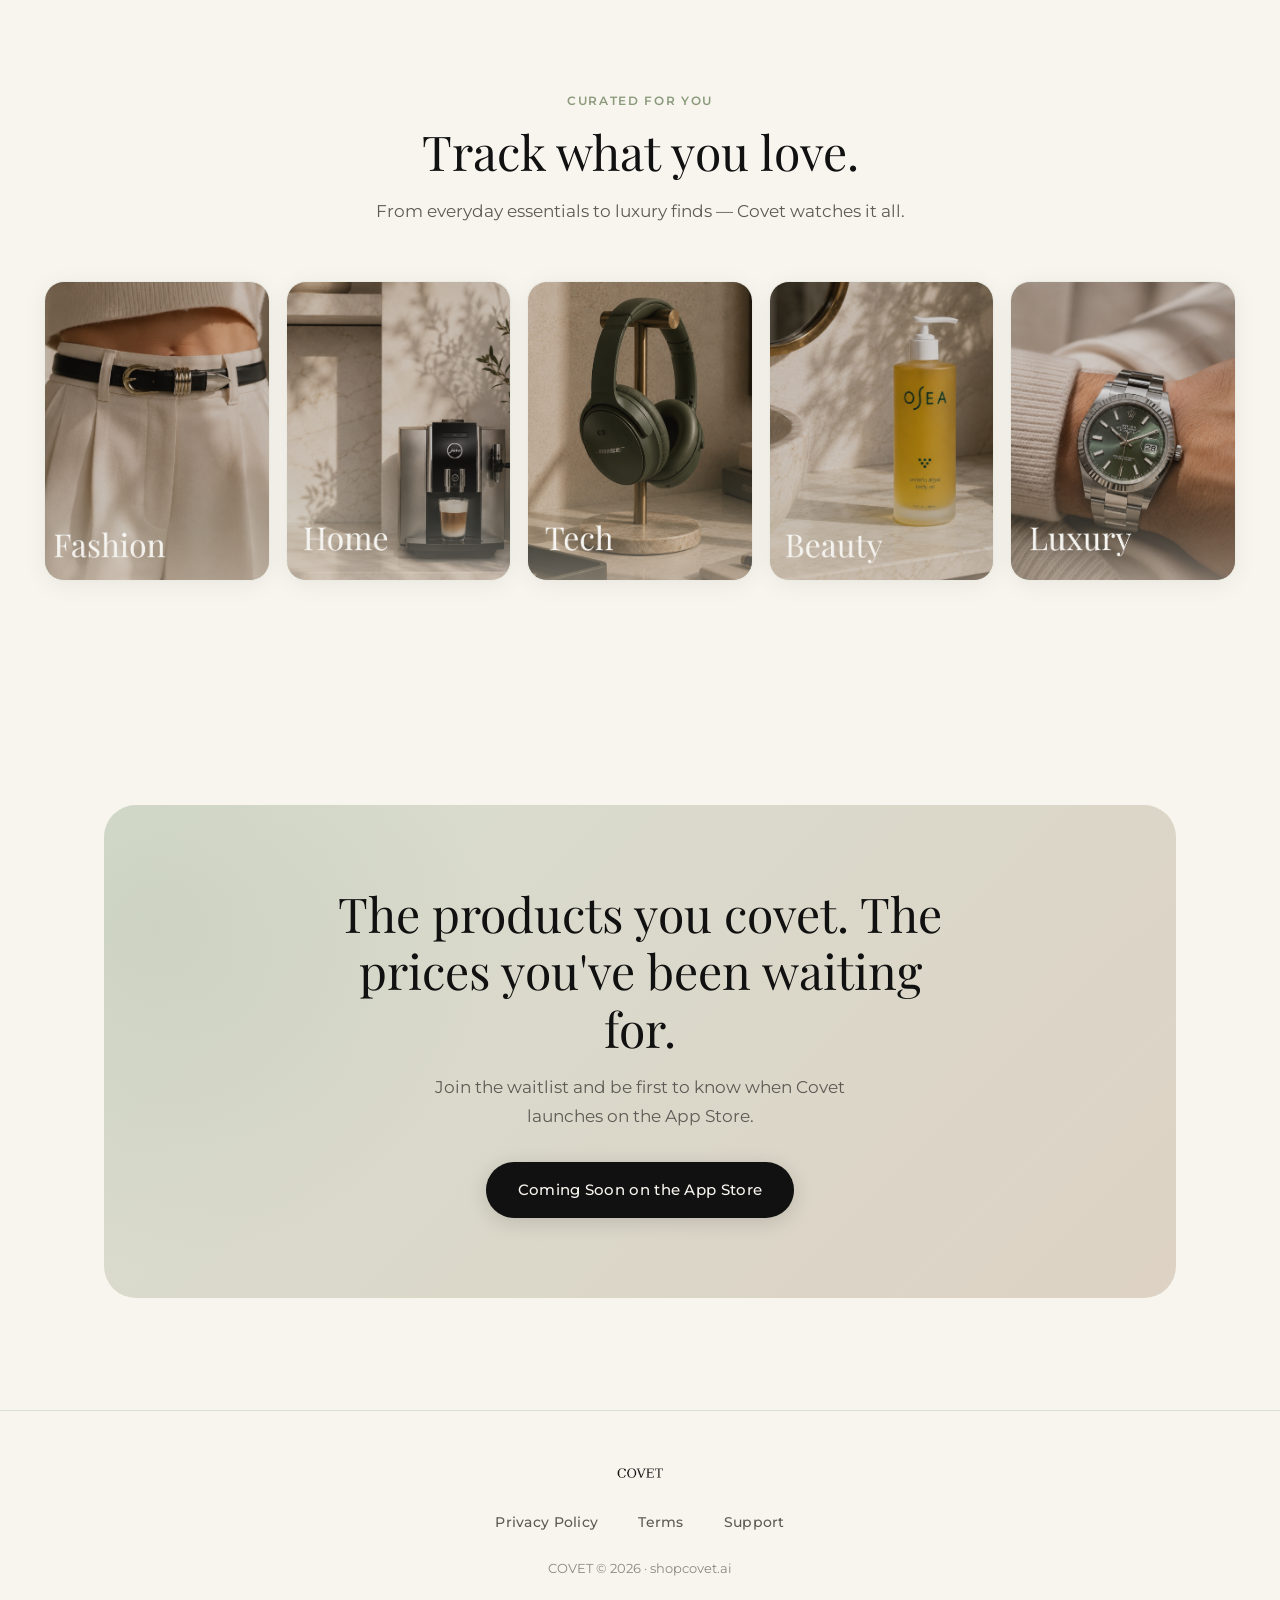
==== commit e46f1892: "Update site capitalization. Co-authored-by: Cursor <cursoragent@cursor.com>" ====
--- a/index.html
+++ b/index.html
@@ -33,7 +33,7 @@
     <section class="hero">
       <div class="container">
         <div class="hero-content">
-          <span class="hero-eyebrow animate">AI SHOPPING ASSISTANT</span>
+          <span class="hero-eyebrow animate">AI Shopping Assistant</span>
           <h1 class="animate animate-delay-1">Stop checking prices. Covet watches for you.</h1>
           <p class="hero-sub animate animate-delay-2">Save products you love and let your AI shopping assistant monitor prices, track sales, and tell you when it's time to buy.</p>
           <a href="#" class="btn btn-apple animate animate-delay-3" aria-label="Coming Soon">
@@ -67,17 +67,17 @@
         <div class="steps-grid">
           <article class="step-card">
             <div class="step-number">1</div>
-            <h3>Save your favorites</h3>
+            <h3>Save Your Favorites</h3>
             <p>Share products from Safari directly into Covet.</p>
           </article>
           <article class="step-card">
             <div class="step-number">2</div>
-            <h3>Let Covet watch</h3>
+            <h3>Let Covet Watch</h3>
             <p>Our AI shopping assistant monitors prices behind the scenes.</p>
           </article>
           <article class="step-card">
             <div class="step-number">3</div>
-            <h3>Buy at the right time</h3>
+            <h3>Buy At The Right Time</h3>
             <p>Get notified when your saved products drop.</p>
           </article>
         </div>
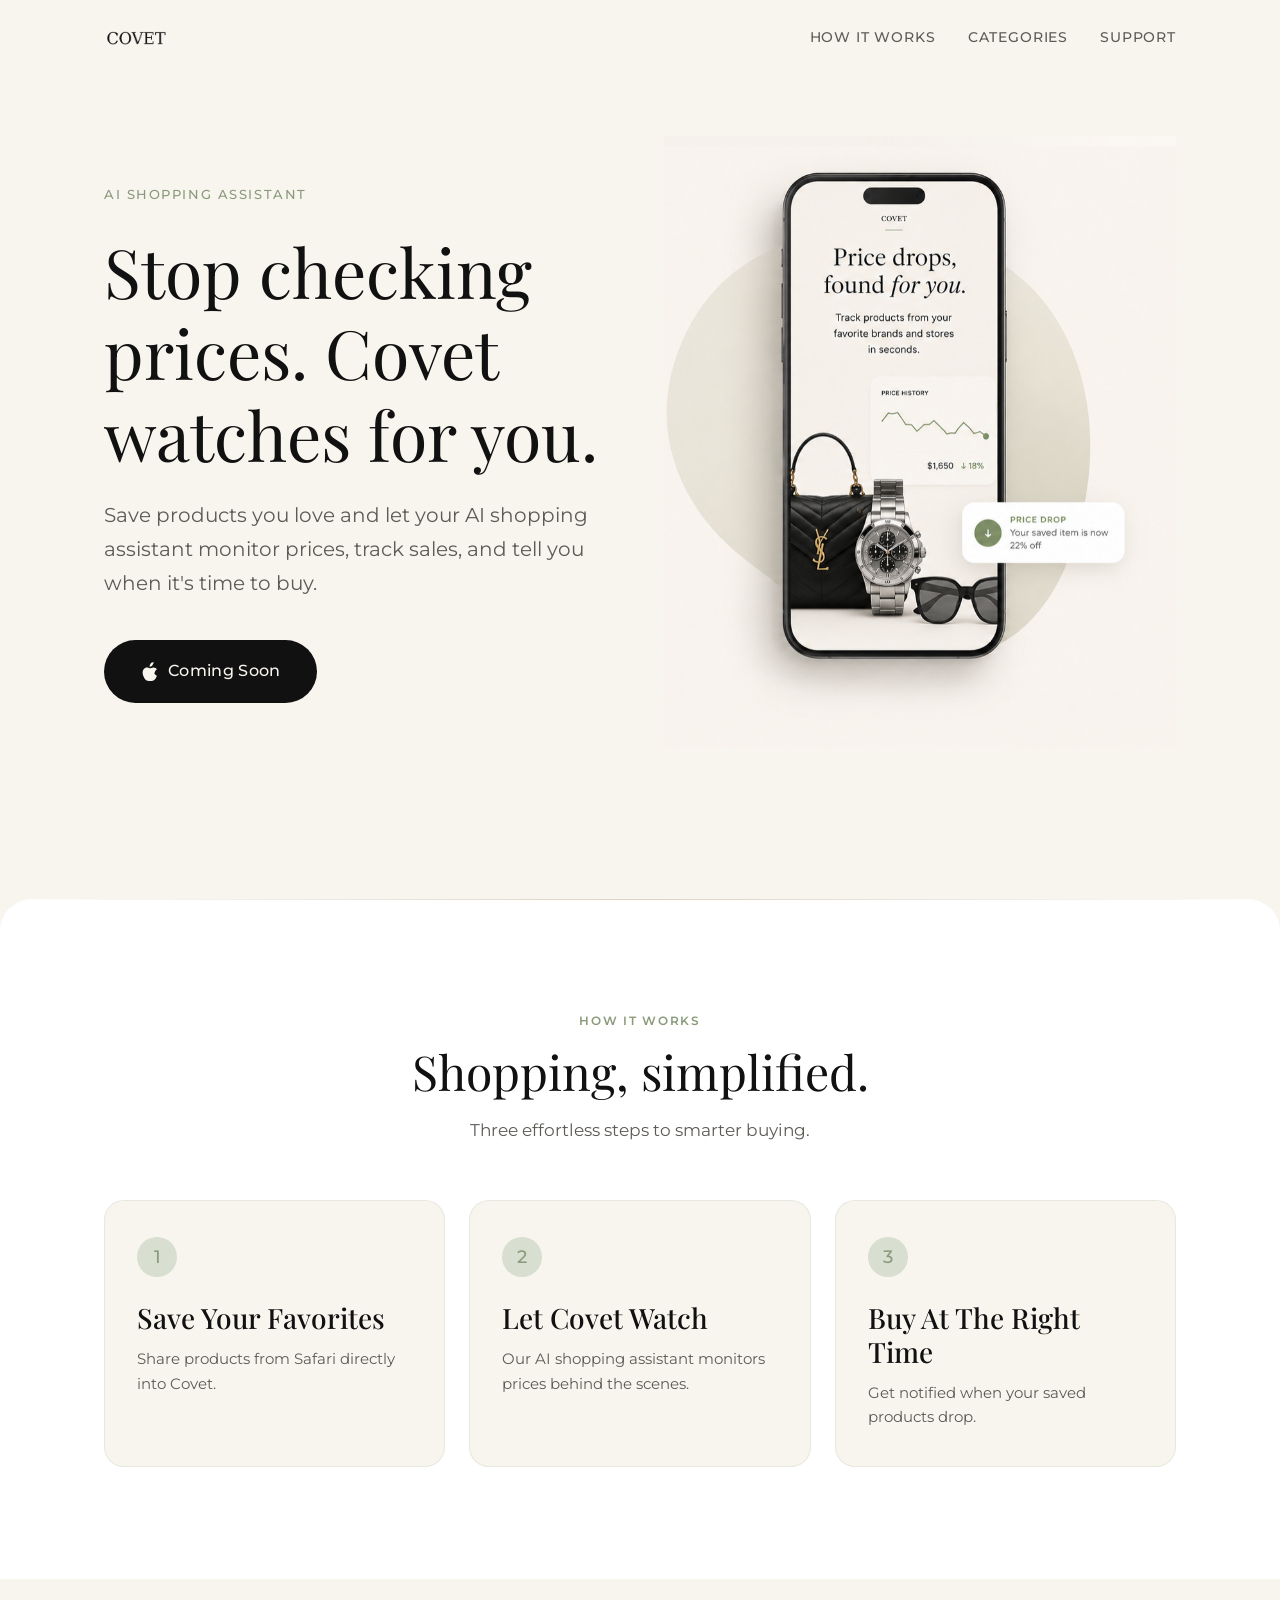
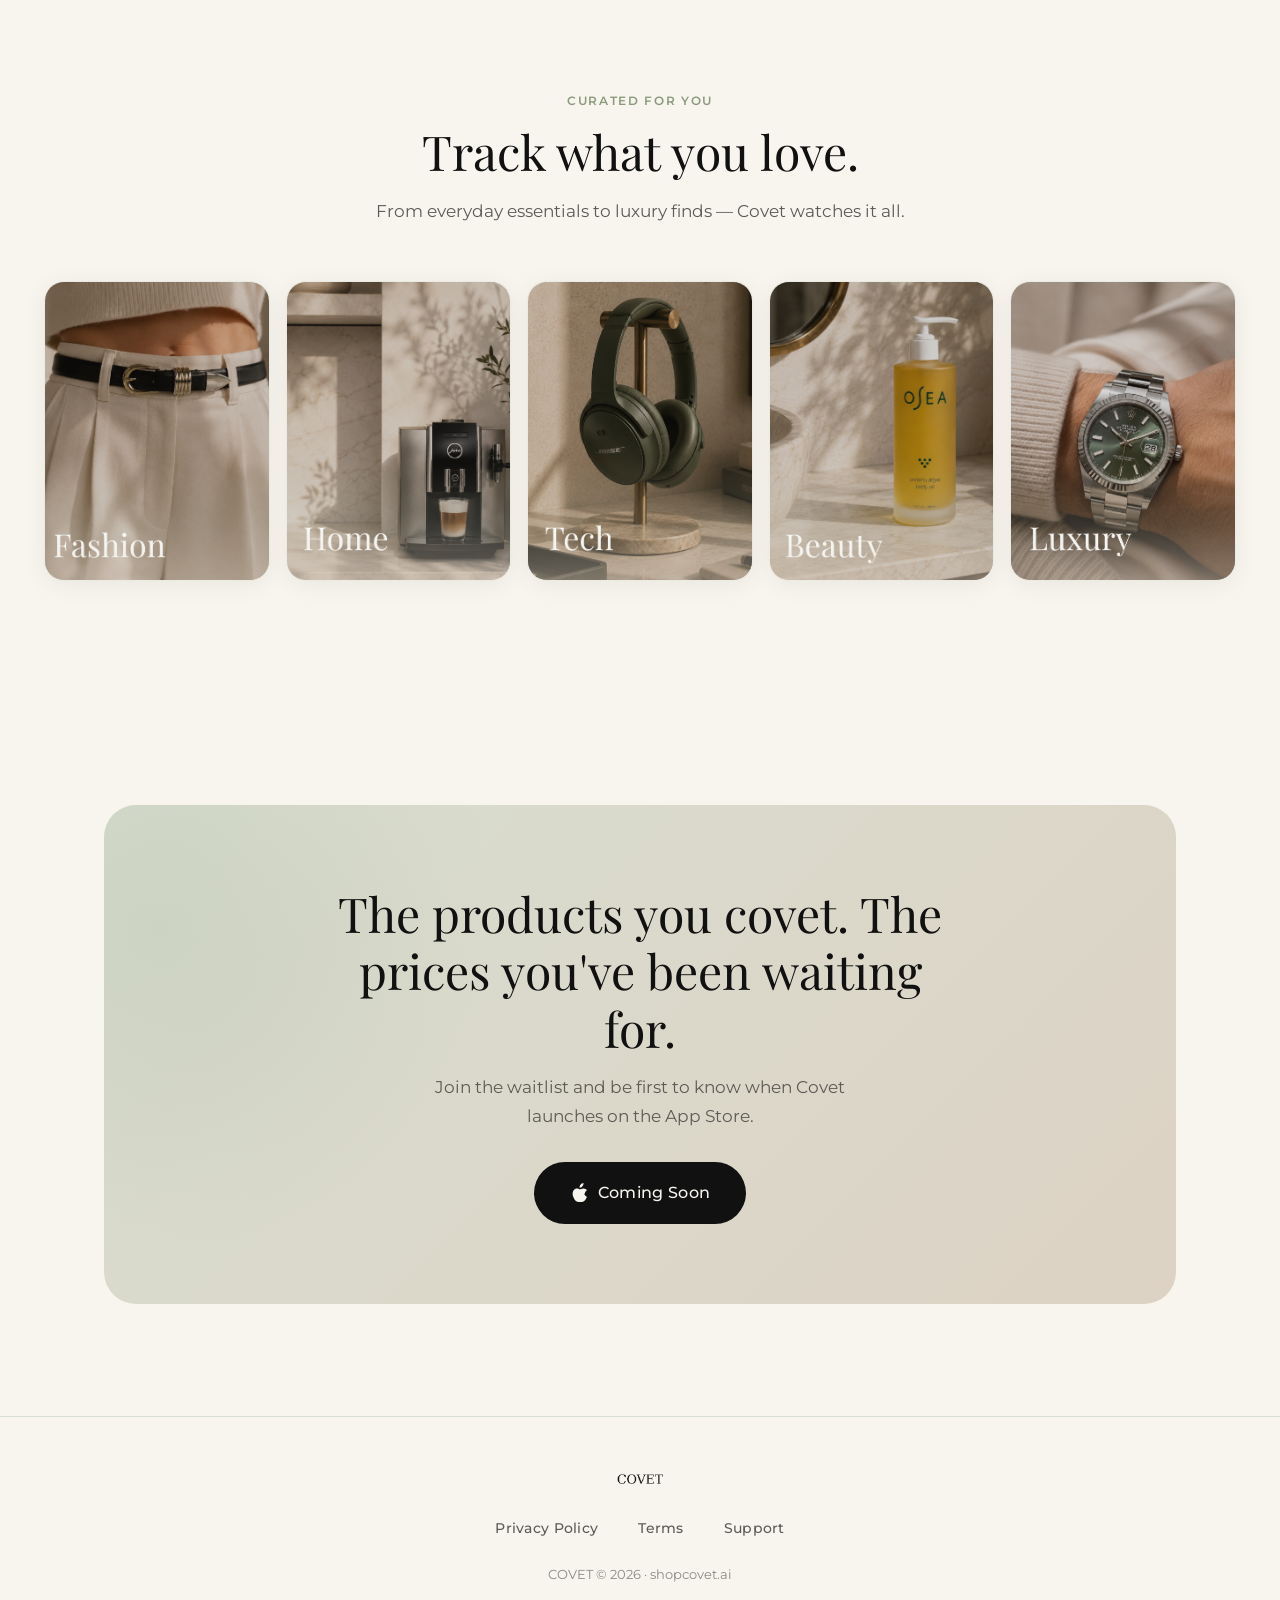
==== commit cb0d0ce1: "Polish mobile CTA section. Co-authored-by: Cursor <cursoragent@cursor.com>" ====
--- a/index.html
+++ b/index.html
@@ -136,8 +136,9 @@
         <div class="final-cta-inner">
           <h2>The products you covet. The prices you've been waiting for.</h2>
           <p>Join the waitlist and be first to know when Covet launches on the App Store.</p>
-          <a href="#" class="btn btn-primary" aria-label="Coming Soon on the App Store">
-            Coming Soon on the App Store
+          <a href="#" class="btn btn-apple" aria-label="Coming Soon">
+            <svg xmlns="http://www.w3.org/2000/svg" viewBox="0 0 384 512" aria-hidden="true"><path d="M318.7 268.7c-.2-36.7 16.4-64.4 50-84.8-18.8-26.9-47.2-41.7-84.7-44.6-35.5-2.8-74.3 20.7-88.5 20.7-15 0-49.4-19.7-76.4-19.7C63.3 141.2 4 184.8 4 273.5q0 39.3 14.4 81.2c12.8 36.7 59 126.7 107.2 125.2 25-3.9 43.7 7.4 68.8 7.4 24.3 0 44.1-7.4 68.8-7.4 48.1 1.5 94.3-88.5 107-125.2-39.7-18.7-62.5-47.2-71.3-78.6zM256.8 79.5c29.1-35.1 25.7-66.8 25-78.5-24.8 1.4-53.6 16.5-70.9 35.6-18.9 20.8-33.5 54.3-29.3 86.2 31.1 2.4 62.9-19.4 75.2-43.3z"/></svg>
+            Coming Soon
           </a>
         </div>
       </div>
--- a/styles.css
+++ b/styles.css
@@ -797,6 +797,13 @@
     line-height: 1.28;
   }
 
+  .final-cta h2 {
+    font-size: clamp(1.625rem, 5.8vw, 2rem);
+    line-height: 1.34;
+    text-wrap: balance;
+    max-width: 11.75em;
+  }
+
   .btn-apple {
     padding: 0.9375rem 1.625rem;
     font-size: 0.875rem;
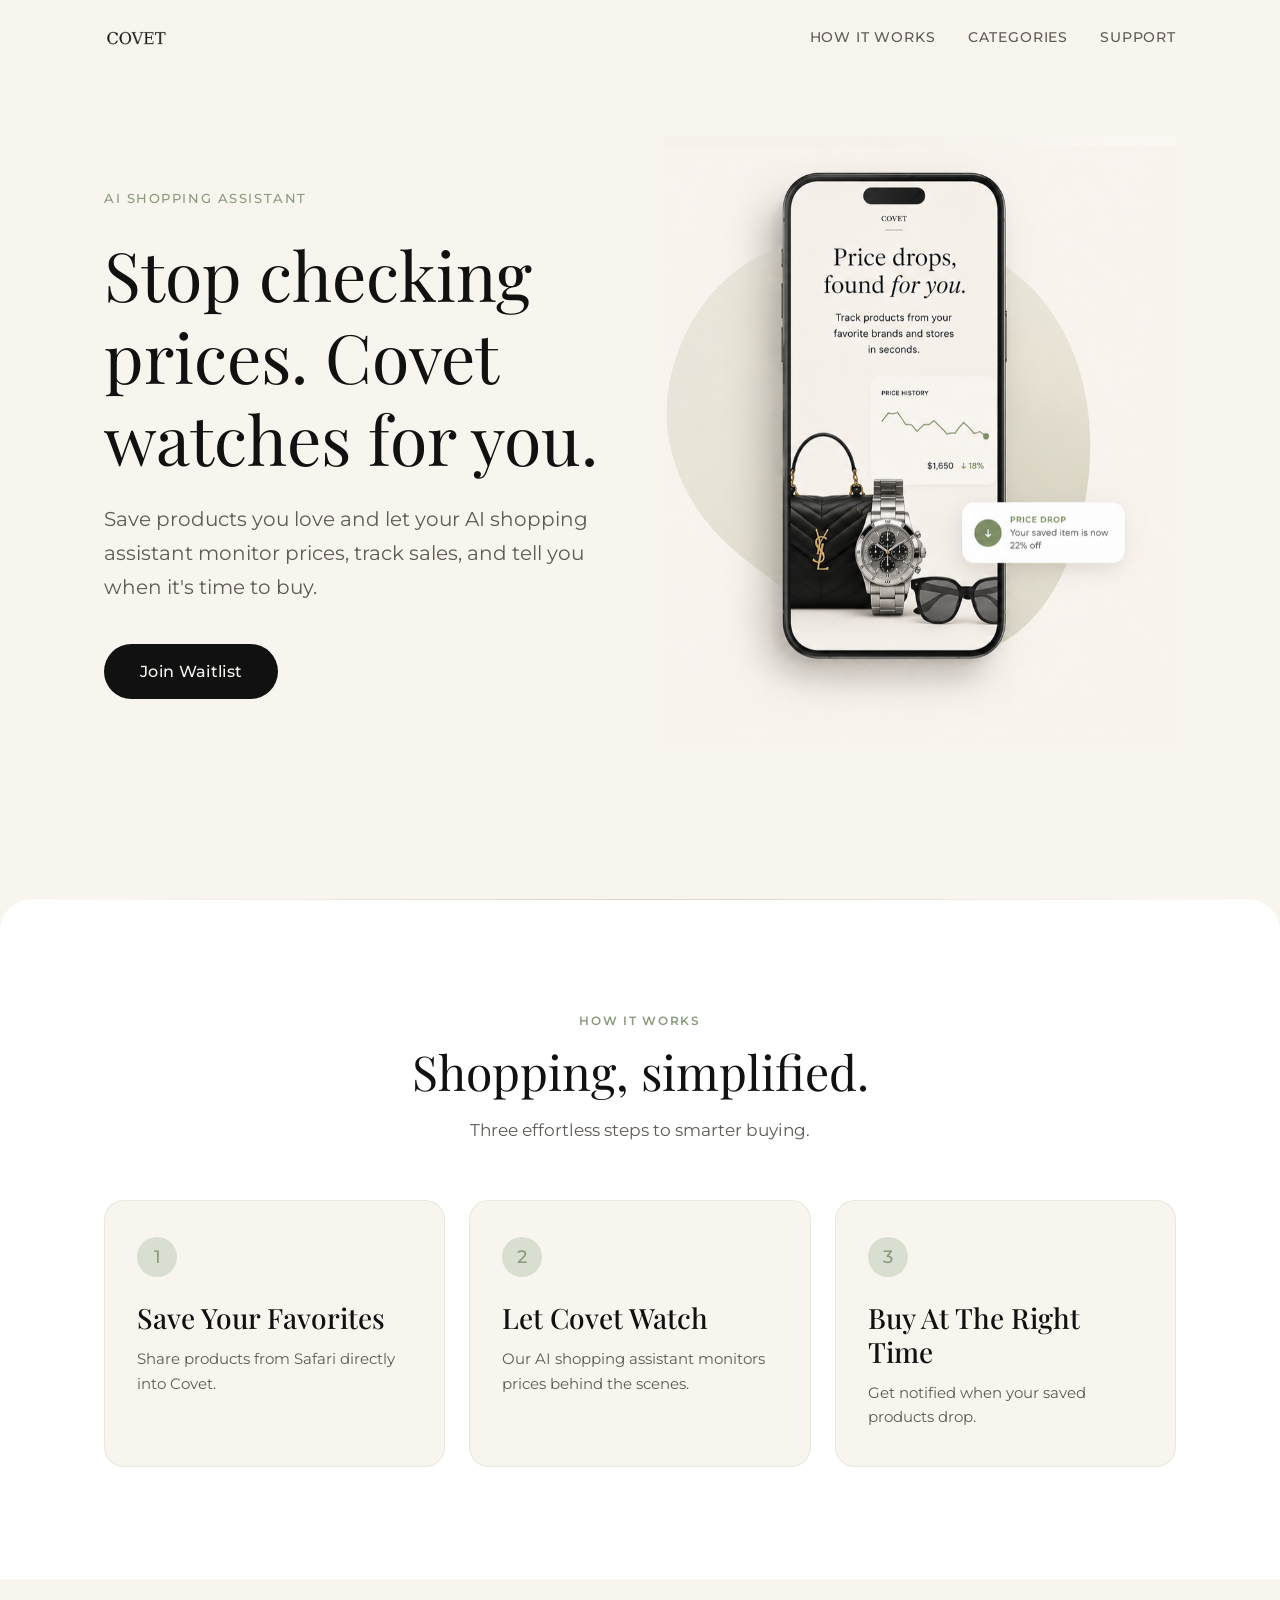
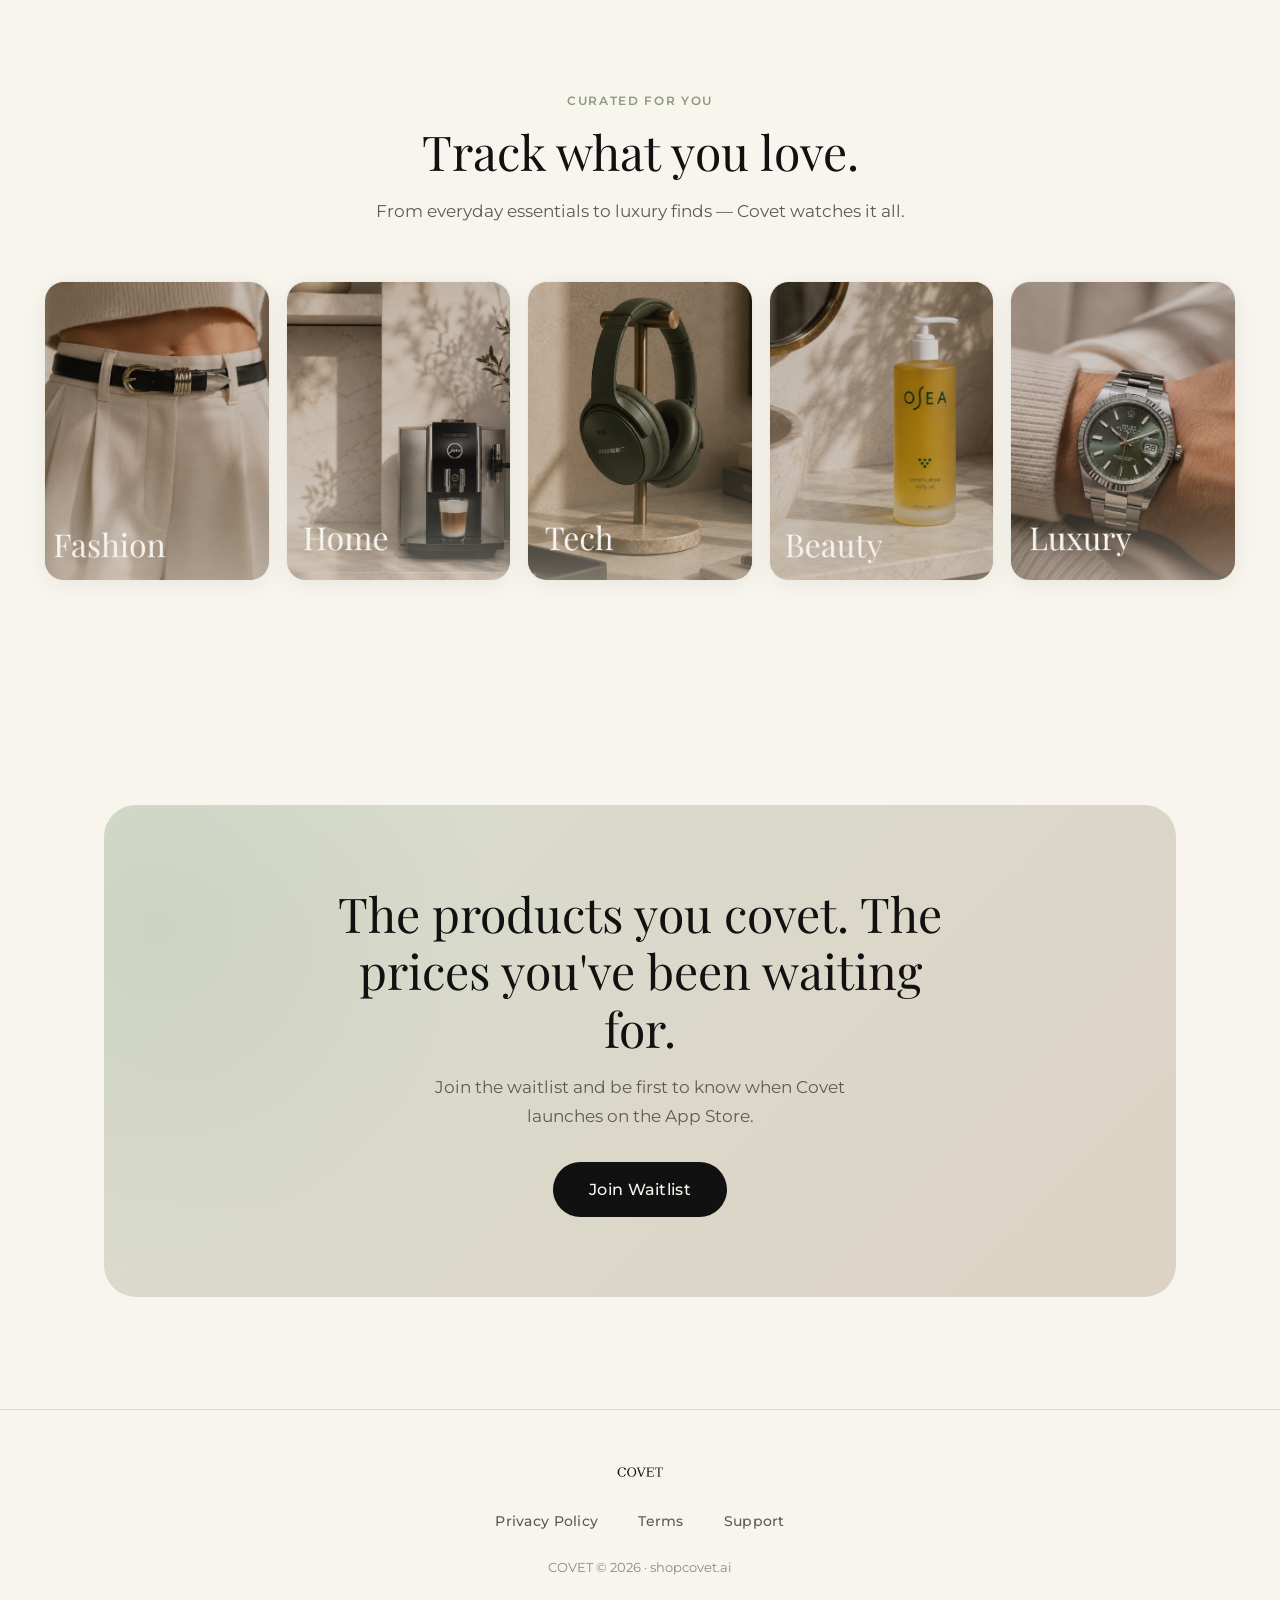
==== commit 64ab23d3: "Add Covet waitlist" ====
--- a/index.html
+++ b/index.html
@@ -36,10 +36,7 @@
           <span class="hero-eyebrow animate">AI Shopping Assistant</span>
           <h1 class="animate animate-delay-1">Stop checking prices. Covet watches for you.</h1>
           <p class="hero-sub animate animate-delay-2">Save products you love and let your AI shopping assistant monitor prices, track sales, and tell you when it's time to buy.</p>
-          <a href="#" class="btn btn-apple animate animate-delay-3" aria-label="Coming Soon">
-            <svg xmlns="http://www.w3.org/2000/svg" viewBox="0 0 384 512" aria-hidden="true"><path d="M318.7 268.7c-.2-36.7 16.4-64.4 50-84.8-18.8-26.9-47.2-41.7-84.7-44.6-35.5-2.8-74.3 20.7-88.5 20.7-15 0-49.4-19.7-76.4-19.7C63.3 141.2 4 184.8 4 273.5q0 39.3 14.4 81.2c12.8 36.7 59 126.7 107.2 125.2 25-3.9 43.7 7.4 68.8 7.4 24.3 0 44.1-7.4 68.8-7.4 48.1 1.5 94.3-88.5 107-125.2-39.7-18.7-62.5-47.2-71.3-78.6zM256.8 79.5c29.1-35.1 25.7-66.8 25-78.5-24.8 1.4-53.6 16.5-70.9 35.6-18.9 20.8-33.5 54.3-29.3 86.2 31.1 2.4 62.9-19.4 75.2-43.3z"/></svg>
-            Coming Soon
-          </a>
+          <button type="button" class="btn btn-apple join-waitlist-btn animate animate-delay-3">Join Waitlist</button>
         </div>
 
         <div class="hero-visual">
@@ -136,10 +133,7 @@
         <div class="final-cta-inner">
           <h2>The products you covet. The prices you've been waiting for.</h2>
           <p>Join the waitlist and be first to know when Covet launches on the App Store.</p>
-          <a href="#" class="btn btn-apple" aria-label="Coming Soon">
-            <svg xmlns="http://www.w3.org/2000/svg" viewBox="0 0 384 512" aria-hidden="true"><path d="M318.7 268.7c-.2-36.7 16.4-64.4 50-84.8-18.8-26.9-47.2-41.7-84.7-44.6-35.5-2.8-74.3 20.7-88.5 20.7-15 0-49.4-19.7-76.4-19.7C63.3 141.2 4 184.8 4 273.5q0 39.3 14.4 81.2c12.8 36.7 59 126.7 107.2 125.2 25-3.9 43.7 7.4 68.8 7.4 24.3 0 44.1-7.4 68.8-7.4 48.1 1.5 94.3-88.5 107-125.2-39.7-18.7-62.5-47.2-71.3-78.6zM256.8 79.5c29.1-35.1 25.7-66.8 25-78.5-24.8 1.4-53.6 16.5-70.9 35.6-18.9 20.8-33.5 54.3-29.3 86.2 31.1 2.4 62.9-19.4 75.2-43.3z"/></svg>
-            Coming Soon
-          </a>
+          <button type="button" class="btn btn-apple join-waitlist-btn">Join Waitlist</button>
         </div>
       </div>
     </section>
@@ -159,6 +153,25 @@
     </div>
   </footer>
 
+  <div class="waitlist-modal" id="waitlistModal" aria-hidden="true" role="dialog" aria-modal="true" aria-labelledby="waitlistModalTitle">
+    <div class="waitlist-modal__overlay" data-close-waitlist></div>
+    <div class="waitlist-modal__panel">
+      <button type="button" class="waitlist-modal__close" aria-label="Close waitlist" data-close-waitlist>
+        <svg xmlns="http://www.w3.org/2000/svg" fill="none" viewBox="0 0 24 24" stroke="currentColor" stroke-width="1.5" aria-hidden="true">
+          <path stroke-linecap="round" stroke-linejoin="round" d="M6 18 18 6M6 6l12 12"/>
+        </svg>
+      </button>
+      <div class="waitlist-modal__header">
+        <img src="COVET LOGO/1.png" alt="" class="waitlist-modal__logo" aria-hidden="true">
+        <h2 id="waitlistModalTitle" class="waitlist-modal__title">Join the Waitlist</h2>
+        <p class="waitlist-modal__subtitle">Be first to know when Covet launches.</p>
+      </div>
+      <div class="waitlist-modal__embed">
+        <script async data-uid="0a86eaaeda" src="https://covet-ai.kit.com/0a86eaaeda/index.js"></script>
+      </div>
+    </div>
+  </div>
+
   <script>
     const header = document.getElementById('header');
     const navToggle = document.getElementById('navToggle');
@@ -179,6 +192,42 @@
         navToggle.setAttribute('aria-expanded', 'false');
       });
     });
+
+    const waitlistModal = document.getElementById('waitlistModal');
+    const waitlistTriggers = document.querySelectorAll('.join-waitlist-btn');
+    const waitlistCloseTargets = document.querySelectorAll('[data-close-waitlist]');
+    let waitlistLastFocus = null;
+
+    function openWaitlistModal() {
+      waitlistLastFocus = document.activeElement;
+      waitlistModal.classList.add('is-open');
+      waitlistModal.setAttribute('aria-hidden', 'false');
+      document.body.classList.add('waitlist-open');
+      waitlistModal.querySelector('.waitlist-modal__close').focus();
+    }
+
+    function closeWaitlistModal() {
+      waitlistModal.classList.remove('is-open');
+      waitlistModal.setAttribute('aria-hidden', 'true');
+      document.body.classList.remove('waitlist-open');
+      if (waitlistLastFocus) {
+        waitlistLastFocus.focus();
+      }
+    }
+
+    waitlistTriggers.forEach((trigger) => {
+      trigger.addEventListener('click', openWaitlistModal);
+    });
+
+    waitlistCloseTargets.forEach((target) => {
+      target.addEventListener('click', closeWaitlistModal);
+    });
+
+    document.addEventListener('keydown', (event) => {
+      if (event.key === 'Escape' && waitlistModal.classList.contains('is-open')) {
+        closeWaitlistModal();
+      }
+    });
   </script>
 
 </body>
--- a/styles.css
+++ b/styles.css
@@ -888,6 +888,227 @@
   }
 }
 
+/* --- Waitlist Modal --- */
+body.waitlist-open {
+  overflow: hidden;
+}
+
+.waitlist-modal {
+  position: fixed;
+  inset: 0;
+  z-index: 2000;
+  display: flex;
+  align-items: center;
+  justify-content: center;
+  padding: 1.25rem;
+  opacity: 0;
+  visibility: hidden;
+  transition: opacity 0.35s ease, visibility 0.35s ease;
+}
+
+.waitlist-modal.is-open {
+  opacity: 1;
+  visibility: visible;
+}
+
+.waitlist-modal__overlay {
+  position: absolute;
+  inset: 0;
+  background: rgba(17, 17, 17, 0.52);
+  backdrop-filter: blur(4px);
+  -webkit-backdrop-filter: blur(4px);
+}
+
+.waitlist-modal__panel {
+  position: relative;
+  width: 100%;
+  max-width: 440px;
+  max-height: calc(100vh - 2.5rem);
+  overflow-y: auto;
+  background: var(--bg-ivory);
+  color: var(--text-primary);
+  border-radius: var(--radius-lg);
+  border: 1px solid var(--sage-soft);
+  box-shadow: 0 24px 64px rgba(17, 17, 17, 0.18);
+  padding: 2.5rem 2rem 2rem;
+  transform: translateY(12px) scale(0.98);
+  transition: transform 0.35s ease;
+}
+
+.waitlist-modal.is-open .waitlist-modal__panel {
+  transform: translateY(0) scale(1);
+}
+
+.waitlist-modal__close {
+  position: absolute;
+  top: 1rem;
+  right: 1rem;
+  display: flex;
+  align-items: center;
+  justify-content: center;
+  width: 2.25rem;
+  height: 2.25rem;
+  padding: 0;
+  border: none;
+  border-radius: var(--radius-full);
+  background: transparent;
+  color: var(--text-primary);
+  cursor: pointer;
+  transition: background var(--transition), color var(--transition);
+}
+
+.waitlist-modal__close:hover,
+.waitlist-modal__close:focus-visible {
+  background: var(--sage-soft);
+  outline: none;
+}
+
+.waitlist-modal__close svg {
+  width: 1.125rem;
+  height: 1.125rem;
+}
+
+.waitlist-modal__header {
+  text-align: center;
+  margin-bottom: 1.75rem;
+  padding-top: 0.25rem;
+}
+
+.waitlist-modal__logo {
+  display: block;
+  width: 72px;
+  height: auto;
+  margin: 0 auto 1.25rem;
+}
+
+.waitlist-modal__title {
+  font-family: var(--font-display);
+  font-size: clamp(1.5rem, 4vw, 1.875rem);
+  font-weight: 500;
+  line-height: 1.2;
+  margin-bottom: 0.625rem;
+  color: var(--text-primary);
+}
+
+.waitlist-modal__subtitle {
+  font-size: 0.9375rem;
+  line-height: 1.55;
+  color: var(--sage);
+  max-width: 28ch;
+  margin: 0 auto;
+}
+
+.waitlist-modal__embed {
+  width: 100%;
+}
+
+.waitlist-modal__embed .formkit-form[data-uid="0a86eaaeda"] {
+  max-width: 100% !important;
+  margin: 0;
+  font-family: var(--font-body);
+}
+
+.waitlist-modal__embed .formkit-form[data-uid="0a86eaaeda"] [data-style="clean"] {
+  padding: 0 !important;
+}
+
+.waitlist-modal__embed .formkit-form[data-uid="0a86eaaeda"] .formkit-field,
+.waitlist-modal__embed .formkit-form[data-uid="0a86eaaeda"] .formkit-submit {
+  margin-bottom: 0.875rem !important;
+}
+
+.waitlist-modal__embed .formkit-form[data-uid="0a86eaaeda"] .formkit-input {
+  color: var(--text-primary) !important;
+  background: #fff !important;
+  border: 1px solid var(--sage-soft) !important;
+  border-radius: var(--radius-sm) !important;
+  font-family: var(--font-body) !important;
+  font-size: 0.9375rem !important;
+  padding: 0.875rem 1rem !important;
+  transition: border-color var(--transition), box-shadow var(--transition);
+}
+
+.waitlist-modal__embed .formkit-form[data-uid="0a86eaaeda"] .formkit-input:focus {
+  outline: none;
+  border-color: var(--sage) !important;
+  box-shadow: 0 0 0 3px rgba(138, 154, 123, 0.18);
+}
+
+.waitlist-modal__embed .formkit-form[data-uid="0a86eaaeda"] .formkit-input::placeholder {
+  color: rgba(17, 17, 17, 0.45);
+}
+
+.waitlist-modal__embed .formkit-form[data-uid="0a86eaaeda"] .formkit-submit {
+  width: 100%;
+  background: var(--text-primary) !important;
+  color: var(--bg-ivory) !important;
+  border: none !important;
+  border-radius: var(--radius-full) !important;
+  font-family: var(--font-body) !important;
+  font-size: 0.9375rem !important;
+  font-weight: 500 !important;
+  letter-spacing: 0.02em;
+  margin-bottom: 0 !important;
+  transition: transform var(--transition), box-shadow var(--transition);
+}
+
+.waitlist-modal__embed .formkit-form[data-uid="0a86eaaeda"] .formkit-submit:hover {
+  transform: translateY(-1px);
+  box-shadow: 0 6px 20px rgba(17, 17, 17, 0.18);
+}
+
+.waitlist-modal__embed .formkit-form[data-uid="0a86eaaeda"] .formkit-submit > span {
+  padding: 0.875rem 1.5rem !important;
+}
+
+.waitlist-modal__embed .formkit-form[data-uid="0a86eaaeda"] .formkit-alert {
+  border-radius: var(--radius-sm) !important;
+  font-family: var(--font-body) !important;
+  font-size: 0.875rem !important;
+  line-height: 1.5;
+  margin: 0 0 1rem !important;
+  padding: 0.875rem 1rem !important;
+}
+
+.waitlist-modal__embed .formkit-form[data-uid="0a86eaaeda"] .formkit-alert-success {
+  background: var(--sage-soft) !important;
+  border-color: var(--sage) !important;
+  color: var(--text-primary) !important;
+}
+
+.waitlist-modal__embed .formkit-form[data-uid="0a86eaaeda"] .formkit-alert-error {
+  background: #fde8e2 !important;
+  border-color: #f2643b !important;
+  color: #ea4110 !important;
+}
+
+.waitlist-modal__embed .formkit-form[data-uid="0a86eaaeda"] .formkit-powered-by-convertkit-container {
+  margin-top: 1rem !important;
+  opacity: 0.45;
+}
+
+@media (max-width: 480px) {
+  .waitlist-modal {
+    padding: 0.75rem;
+    align-items: flex-end;
+  }
+
+  .waitlist-modal__panel {
+    max-height: calc(100vh - 1.5rem);
+    padding: 2rem 1.25rem 1.5rem;
+    border-radius: var(--radius-md) var(--radius-md) 0 0;
+  }
+
+  .waitlist-modal__logo {
+    width: 60px;
+    margin-bottom: 1rem;
+  }
+
+  .waitlist-modal__header {
+    margin-bottom: 1.25rem;
+  }
+}
+
 @media (prefers-reduced-motion: reduce) {
   *,
   *::before,
